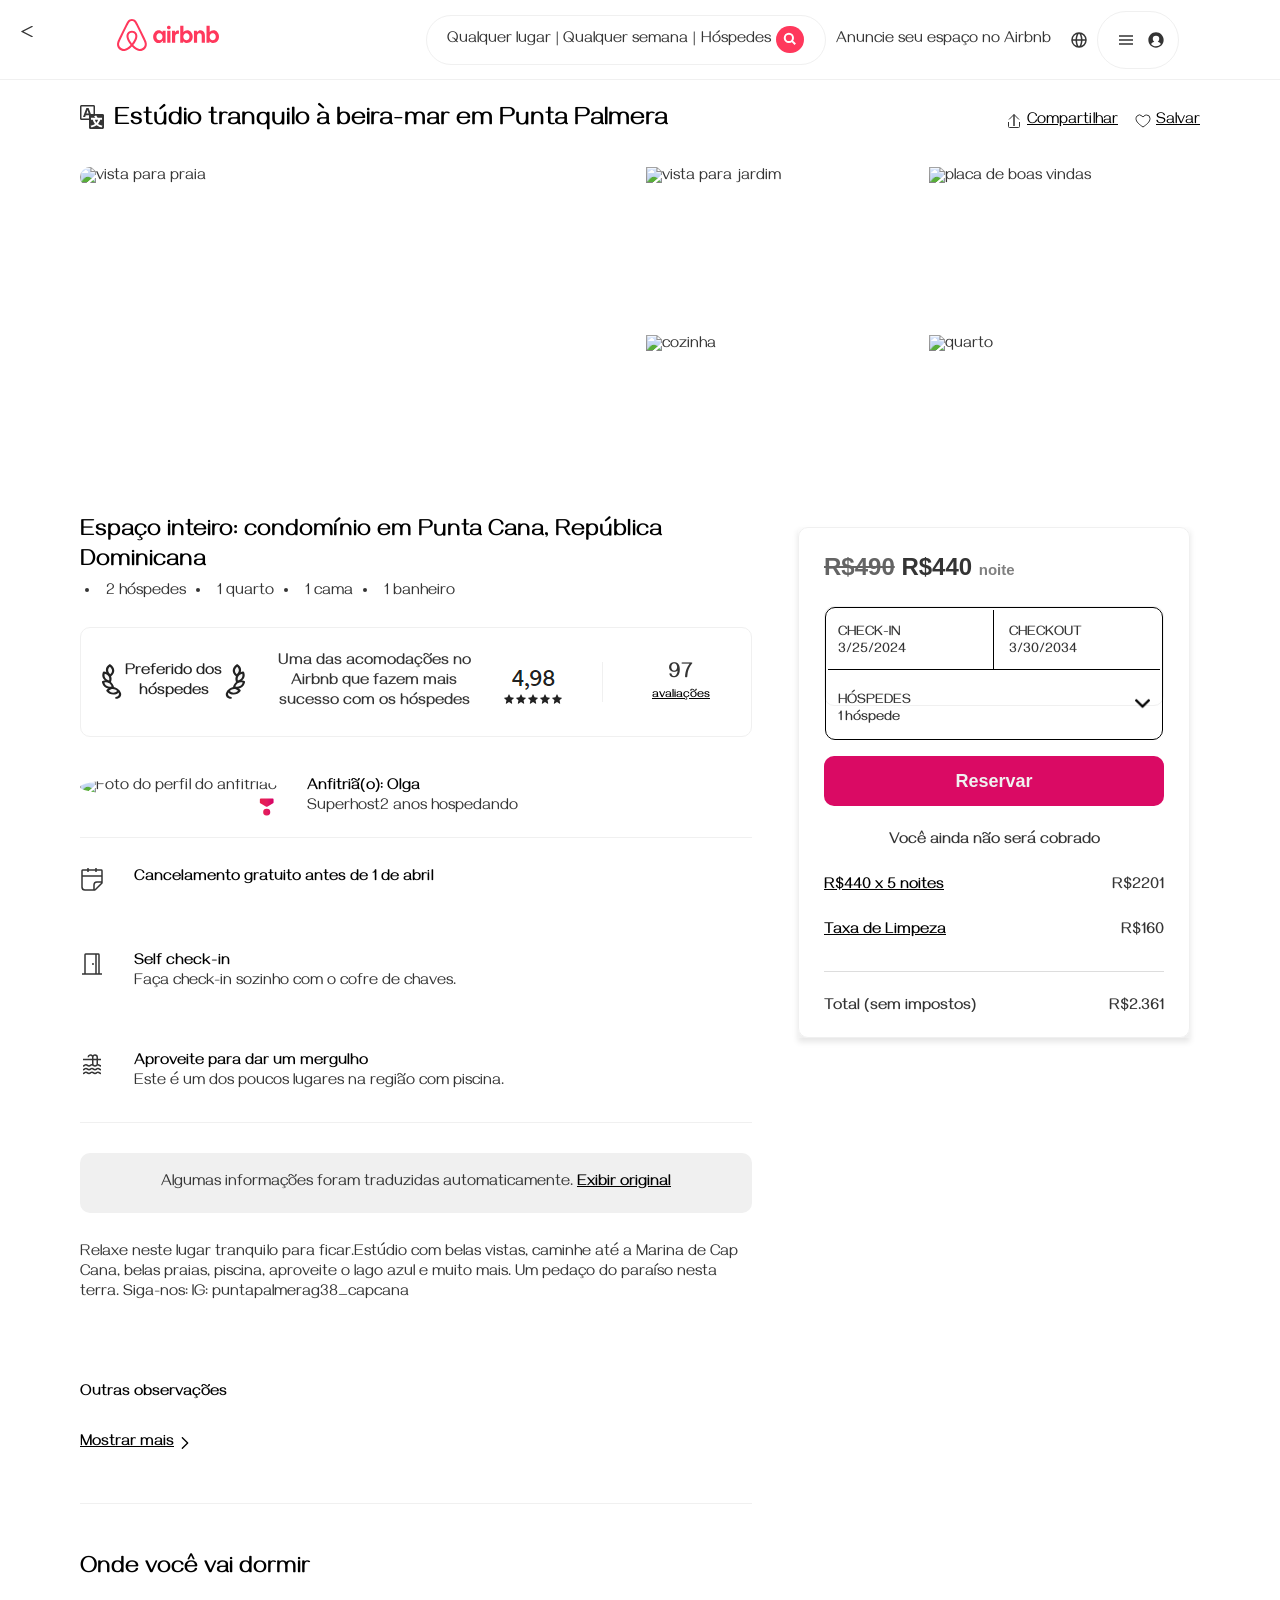
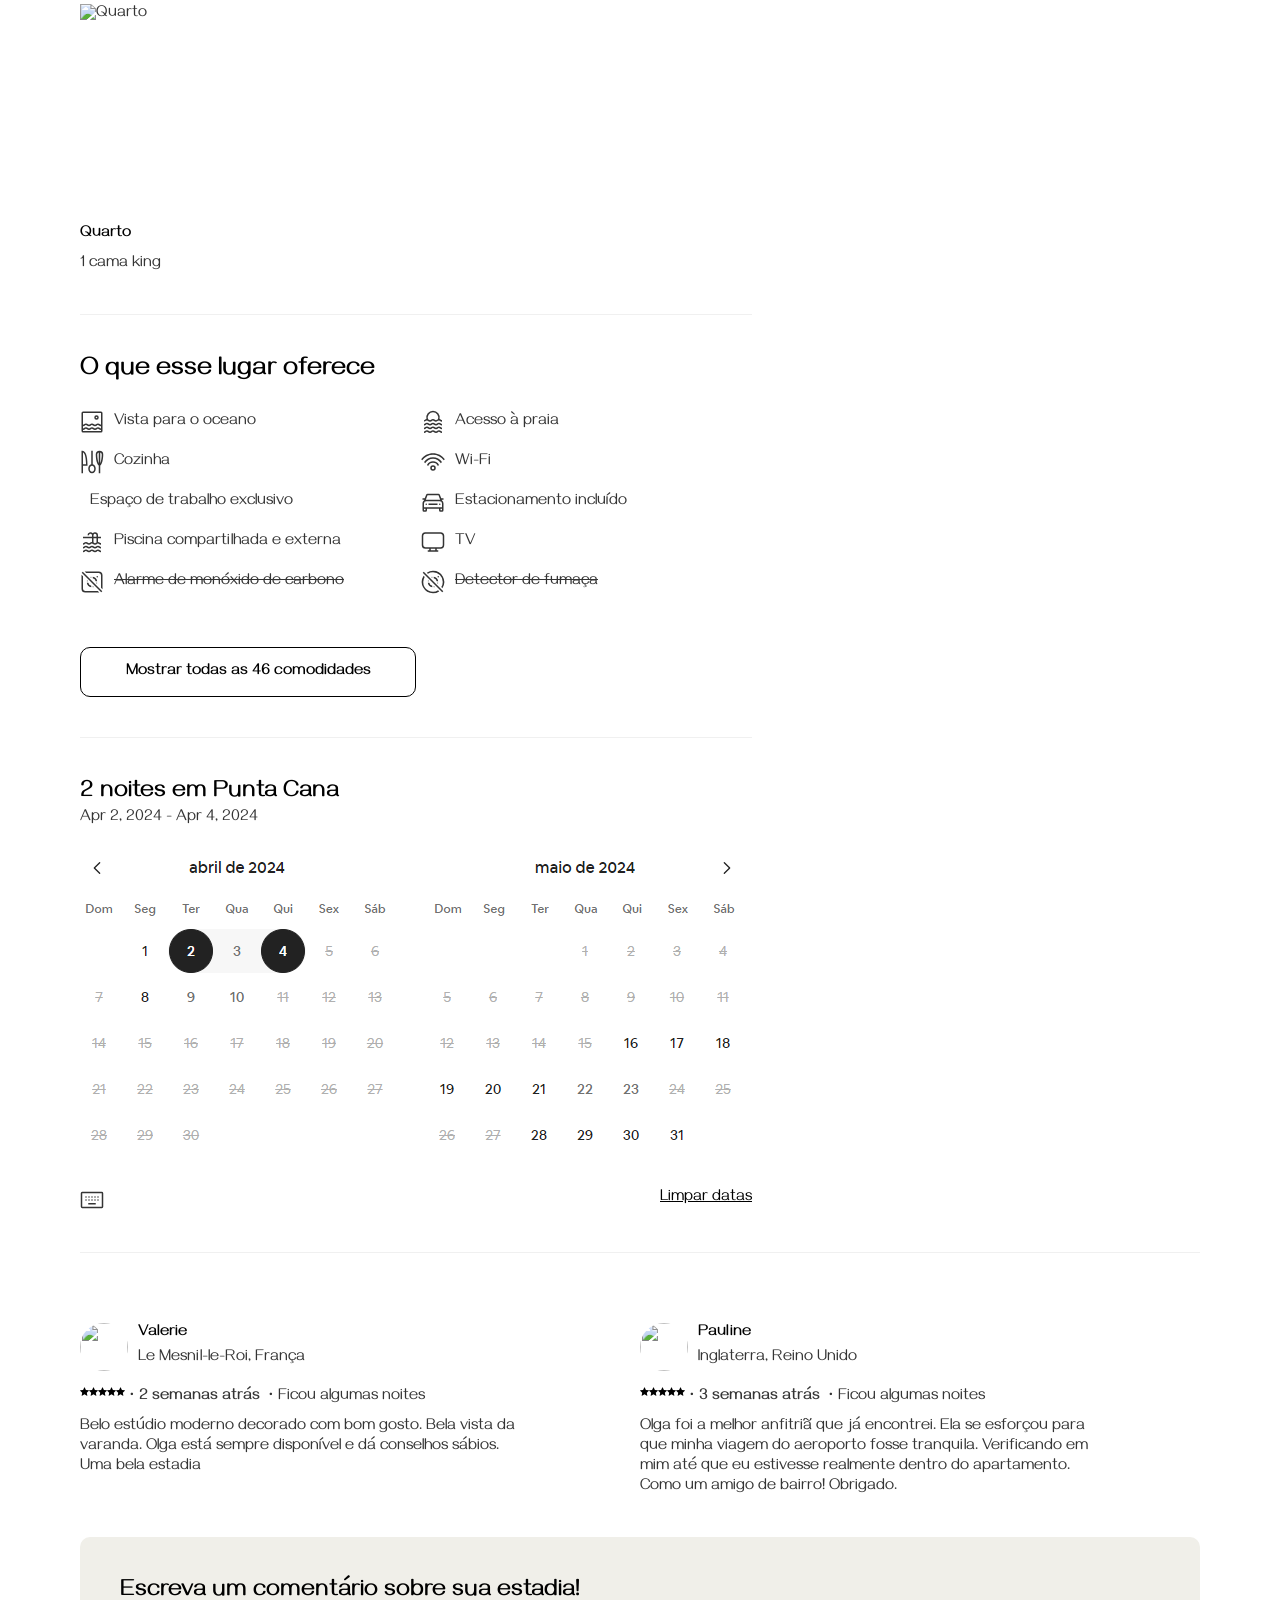
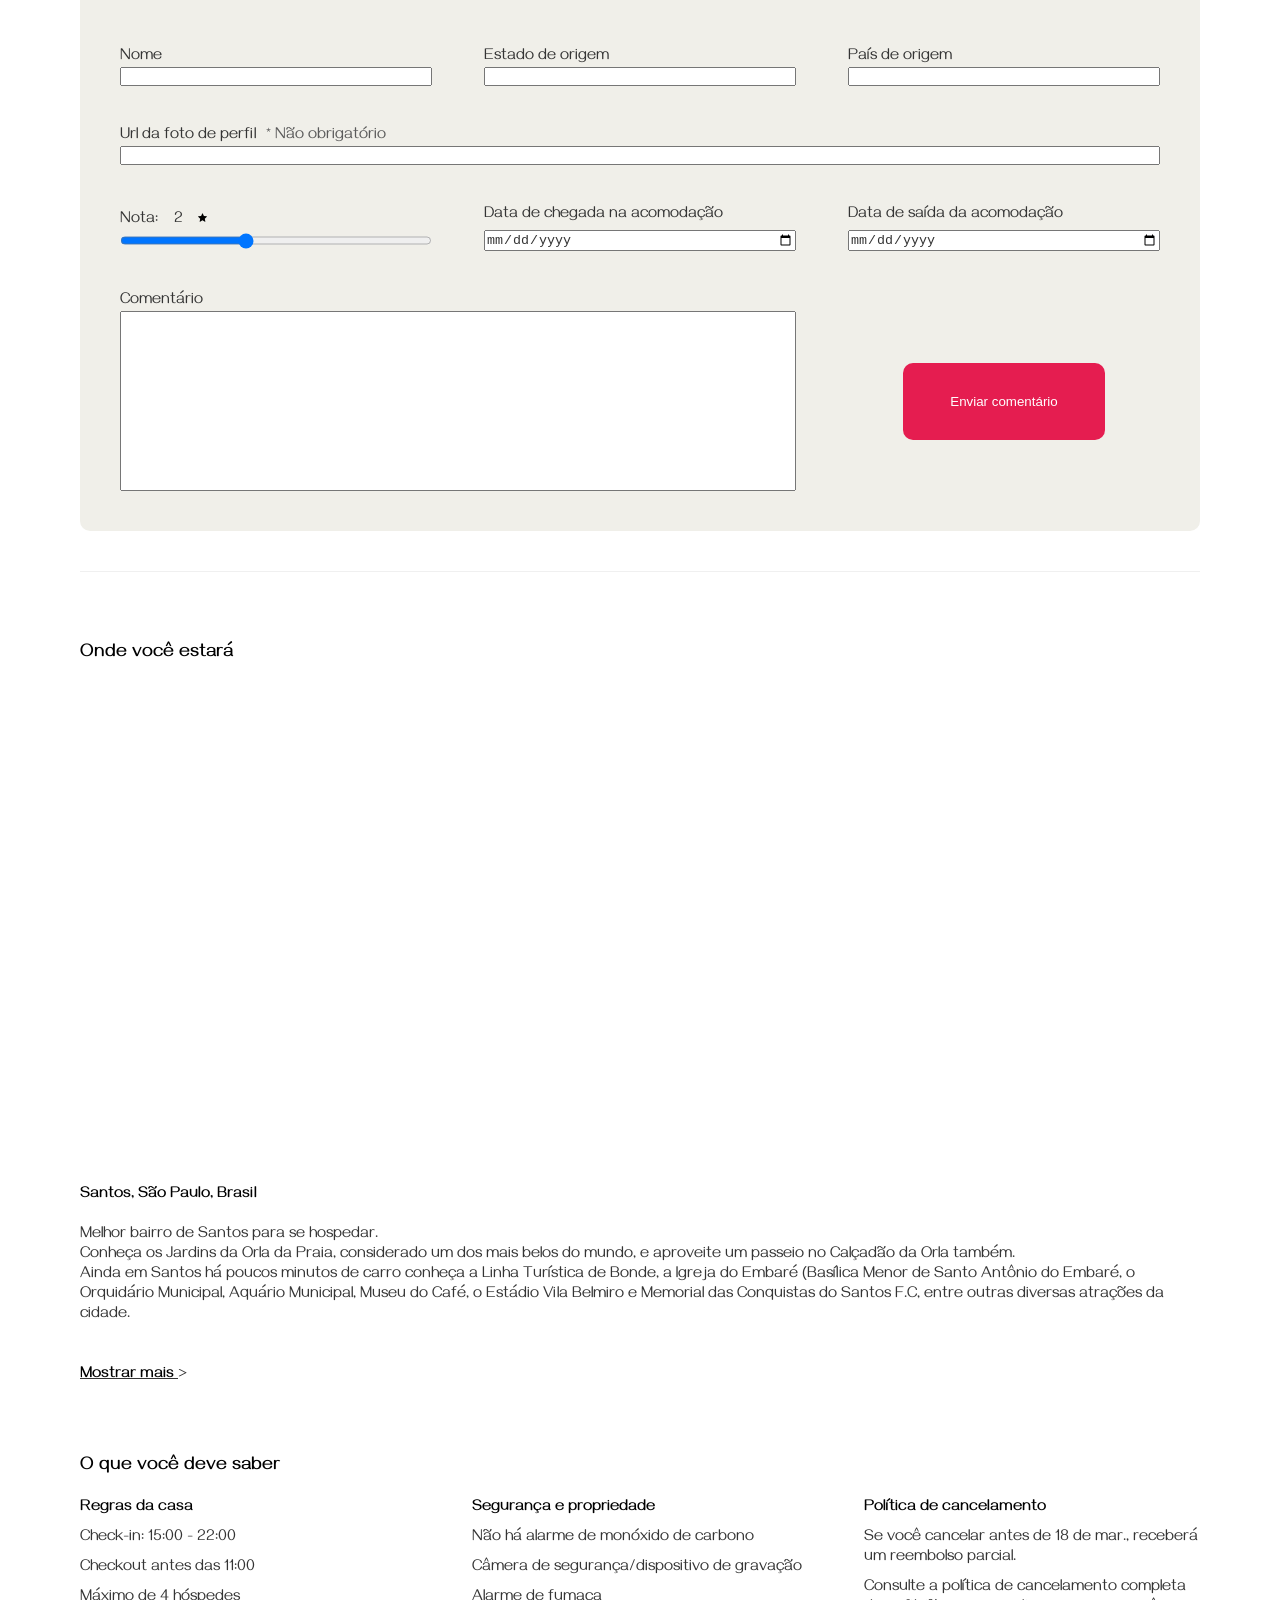
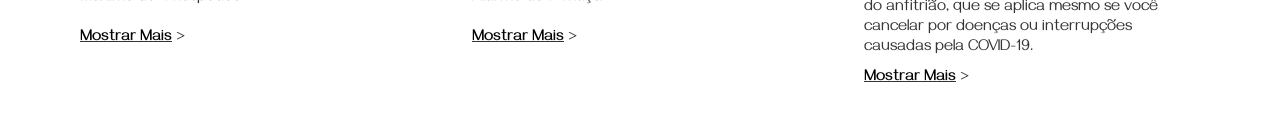
==== index.html @ be899f8c "subindo arquivos que estavam faltando" ====
<!DOCTYPE html>
<html lang="pt-br">

<head>
    <meta charset="UTF-8">
    <meta name="viewport" content="width=device-width, initial-scale=1.0">
    <title>Estúdio tranquilo à beira-mar em Punta Palmera</title>
    <link rel="preconnect" href="https://fonts.googleapis.com">
    <link rel="preconnect" href="https://fonts.gstatic.com" crossorigin>
    <link href="https://fonts.googleapis.com/css2?family=Gayathri:wght@100;400;700&display=swap" rel="stylesheet">
    <link rel="stylesheet" href="style.css">
</head>

<body>
    <div id="menu_reservar">
        <div id="preco_noite">
            <h2 class="preco"> <s>R$490</s> R$440 <span>noite</span></h2>
        </div>
        <div id="btn-reservar-mobile">
            <div id="reservar"><a href="#" id="btn-reservar">Reservar</a></div>
        </div>
    </div>

    <header id="nav">
        <div id="logo">
            <img src="./airbnb.png" alt="airbnb_logo">
        </div>
        <div id="container">
            <div id="busca">
                <div id="busca-1"> Qualquer lugar</div>
                <div>|</div>
                <div> Qualquer semana</div>
                <div>|</div>
                <div> Hóspedes </div>
                <div id="busca_lupa"><svg xmlns="http://www.w3.org/2000/svg" viewBox="0 0 32 32" aria-hidden="true"
                    role="presentation" focusable="false"
                    style="display: block; fill: none; height: 12px; width: 12px; stroke: white; stroke-width: 5.33333; overflow: visible;">
                    <path fill="none" d="M13 24a11 11 0 1 0 0-22 11 11 0 0 0 0 22zm8-3 9 9"></path>
                </svg></div>
            </div>
            <div id="anuncie">
                Anuncie seu espaço no Airbnb
            </div>
            <div id="mundo">
                <svg xmlns="http://www.w3.org/2000/svg" viewBox="0 0 16 16" aria-hidden="true" role="presentation"
                    focusable="false" style="display: block; height: 16px; width: 16px; fill: currentcolor;">
                    <path
                        d="M8 .25a7.77 7.77 0 0 1 7.75 7.78 7.75 7.75 0 0 1-7.52 7.72h-.25A7.75 7.75 0 0 1 .25 8.24v-.25A7.75 7.75 0 0 1 8 .25zm1.95 8.5h-3.9c.15 2.9 1.17 5.34 1.88 5.5H8c.68 0 1.72-2.37 1.93-5.23zm4.26 0h-2.76c-.09 1.96-.53 3.78-1.18 5.08A6.26 6.26 0 0 0 14.17 9zm-9.67 0H1.8a6.26 6.26 0 0 0 3.94 5.08 12.59 12.59 0 0 1-1.16-4.7l-.03-.38zm1.2-6.58-.12.05a6.26 6.26 0 0 0-3.83 5.03h2.75c.09-1.83.48-3.54 1.06-4.81zm2.25-.42c-.7 0-1.78 2.51-1.94 5.5h3.9c-.15-2.9-1.18-5.34-1.89-5.5h-.07zm2.28.43.03.05a12.95 12.95 0 0 1 1.15 5.02h2.75a6.28 6.28 0 0 0-3.93-5.07z">
                    </path>
                </svg>
            </div>
            <div id="container_perfil">
                <div id="perfil">
                    <svg xmlns="http://www.w3.org/2000/svg" viewBox="0 0 32 32" aria-hidden="true" role="presentation"
                        focusable="false"
                        style="display: block; fill: none; height: 16px; width: 16px; stroke: currentcolor; stroke-width: 3; overflow: visible;">
                        <g fill="none">
                            <path d="M2 16h28M2 24h28M2 8h28"></path>
                        </g>
                    </svg>
                </div>
                <div id="perfil">
                    <svg xmlns="http://www.w3.org/2000/svg" viewBox="0 0 32 32" aria-hidden="true" role="presentation"
                        focusable="false" style="display: block; height: 16px; width: 16px; fill: currentcolor;">
                        <path
                            d="M16 .7C7.56.7.7 7.56.7 16S7.56 31.3 16 31.3 31.3 24.44 31.3 16 24.44.7 16 .7zm0 28c-4.02 0-7.6-1.88-9.93-4.81a12.43 12.43 0 0 1 6.45-4.4A6.5 6.5 0 0 1 9.5 14a6.5 6.5 0 0 1 13 0 6.51 6.51 0 0 1-3.02 5.5 12.42 12.42 0 0 1 6.45 4.4A12.67 12.67 0 0 1 16 28.7z">
                        </path>
                    </svg>
                </div>
            </div>
        </div>
    </header>

    <main id="teste">
        <div id="info_top_fotos">
            <div id="titulo">
                <svg xmlns="http://www.w3.org/2000/svg" viewBox="0 0 16 16"
                    aria-label="Título traduzido automaticamente: Estúdio tranquilo à beira-mar em Punta Palmera"
                    role="img" focusable="false" style="display: block; height: 24px; width: 24px; fill: currentcolor;">
                    <path
                        d="M9 0a1 1 0 0 1 1 .88V6h5a1 1 0 0 1 1 .88V15a1 1 0 0 1-.88 1H7a1 1 0 0 1-1-.88V10H1a1 1 0 0 1-1-.88V1a1 1 0 0 1 .88-1H9zm1.73 7-1.4.5.24.21.13.13c.12.13.23.25.3.36l.08.1.05.07.04.08H7.31v1.3h1.2l.17.53.1.26.1.3A6.3 6.3 0 0 0 10 12.61c-.5.32-1.12.61-1.87.87l-.33.11-.35.11-.44.14.72 1.15.4-.13.4-.12c1-.35 1.83-.76 2.48-1.22.57.4 1.28.77 2.12 1.08l.37.14.38.12.41.13.72-1.15-.45-.14-.26-.08-.34-.11a9.23 9.23 0 0 1-1.94-.9 6.3 6.3 0 0 0 1.07-1.7l.13-.31.11-.33.17-.52h1.2V8.45h-3.05l-.1-.23A3.7 3.7 0 0 0 11 7.3l-.12-.15-.14-.15zm1.35 2.76-.04.13-.08.22-.1.27a4.99 4.99 0 0 1-.86 1.38 4.95 4.95 0 0 1-.74-1.13l-.12-.25-.1-.27-.08-.22-.04-.13h2.16zM9 1H1v8h5V7l.01-.17H3.83L3.43 8H2l2.26-6h1.48l1.5 4H9V1zM5 3.41 4.25 5.6h1.5L5 3.41z">
                    </path>
                </svg>
                <h3 class="letra_forte">Estúdio tranquilo à beira-mar em Punta Palmera</h3>
            </div>

            <div id="acomodacoes"> 
                Acomodações  
            </div>

            <div id="links">
                <div id="compartilhar">
                    <svg xmlns="http://www.w3.org/2000/svg" viewBox="0 0 32 32" aria-hidden="true" role="presentation"
                        focusable="false"
                        style="display: block; fill: none; height: 16px; width: 16px; stroke: currentcolor; stroke-width: 2; overflow: visible;">
                        <g fill="none">
                            <path
                                d="M27 18v9a2 2 0 0 1-2 2H7a2 2 0 0 1-2-2v-9M16 3v23V3zM6 13l9.3-9.3a1 1 0 0 1 1.4 0L26 13">
                            </path>
                        </g>
                    </svg>
                    <a href="#">Compartilhar</a>
                </div>
                <div id="salvar">
                    <svg xmlns="http://www.w3.org/2000/svg" viewBox="0 0 32 32" aria-hidden="true" role="presentation"
                        focusable="false"
                        style="display: block; fill: none; height: 16px; width: 16px; stroke: currentcolor; stroke-width: 2; overflow: visible;">
                        <path
                            d="M16 28c7-4.73 14-10 14-17a6.98 6.98 0 0 0-7-7c-1.8 0-3.58.68-4.95 2.05L16 8.1l-2.05-2.05a6.98 6.98 0 0 0-9.9 0A6.98 6.98 0 0 0 2 11c0 7 7 12.27 14 17z">
                        </path>
                    </svg>
                    <a href="#">Salvar</a>
                </div>
            </div>
        </div>

        <div id="fotos">
            <div id="fotos_esquerda">
                <img aria-hidden="true" alt="vista para praia" elementtiming="LCP-target" fetchpriority="high" id="img1"
                    src="https://a0.muscache.com/im/pictures/50b9f2a1-0a4b-4e15-bc5a-fb6aa828a2fe.jpg?im_w=720"
                    data-original-uri="https://a0.muscache.com/pictures/50b9f2a1-0a4b-4e15-bc5a-fb6aa828a2fe.jpg"
                    style="--dls-liteimage-object-fit: cover;" onclick="abrirGaleria()">
            </div>
        
            <div id="fotos_direita">
                <img id="img2" aria-hidden="true" alt="vista para jardim" elementtiming="LCP-target"
                    src="https://a0.muscache.com/im/pictures/miso/Hosting-54028492/original/9b6c03c5-0728-4a25-82a8-c2fc912d86ea.jpeg?im_w=720"
                    data-original-uri="https://a0.muscache.com/pictures/miso/Hosting-54028492/original/9b6c03c5-0728-4a25-82a8-c2fc912d86ea.jpeg"
                    style="--dls-liteimage-object-fit: cover;" onclick="abrirGaleria()">

                <img id="img3" aria-hidden="true" alt="placa de boas vindas" elementtiming="LCP-target"
                    src="https://a0.muscache.com/im/pictures/miso/Hosting-54028492/original/621eda1d-1134-41e3-a2d9-3b0ab54800d6.jpeg?im_w=720"
                    data-original-uri="https://a0.muscache.com/pictures/miso/Hosting-54028492/original/621eda1d-1134-41e3-a2d9-3b0ab54800d6.jpeg"
                    style="--dls-liteimage-object-fit: cover; " onclick="abrirGaleria()">

                <img id="img4" aria-hidden="true" alt="cozinha" elementtiming="LCP-target"
                    src="https://a0.muscache.com/im/pictures/b7baee6d-a64f-4f00-84a3-cff1274faf07.jpg?im_w=720"
                    data-original-uri="https://a0.muscache.com/pictures/b7baee6d-a64f-4f00-84a3-cff1274faf07.jpg"
                    style="--dls-liteimage-object-fit: cover;" onclick="abrirGaleria()">

                <img id="img5" aria-hidden="true" alt="quarto" elementtiming="LCP-target"
                    src="https://a0.muscache.com/im/pictures/miso/Hosting-54028492/original/d308a1fb-bc87-45f0-82f2-eb04efbc5ece.jpeg?im_w=720"
                    data-original-uri="https://a0.muscache.com/pictures/miso/Hosting-54028492/original/d308a1fb-bc87-45f0-82f2-eb04efbc5ece.jpeg"
                    style="--dls-liteimage-object-fit: cover;" onclick="abrirGaleria()">
            </div>

        </div>
        <div style="position: relative;" id="info_fotos_ate_avaliacao">
            <div id="parte_esquerda">
                <div id="titulo_foto">
                    <div id="tituloM">
                        <svg xmlns="http://www.w3.org/2000/svg" viewBox="0 0 16 16"
                        aria-label="Título traduzido automaticamente: Estúdio tranquilo à beira-mar em Punta Palmera"
                        role="img" focusable="false" style="display: block; height: 24px; width: 24px; fill: currentcolor;">
                        <path
                        d="M9 0a1 1 0 0 1 1 .88V6h5a1 1 0 0 1 1 .88V15a1 1 0 0 1-.88 1H7a1 1 0 0 1-1-.88V10H1a1 1 0 0 1-1-.88V1a1 1 0 0 1 .88-1H9zm1.73 7-1.4.5.24.21.13.13c.12.13.23.25.3.36l.08.1.05.07.04.08H7.31v1.3h1.2l.17.53.1.26.1.3A6.3 6.3 0 0 0 10 12.61c-.5.32-1.12.61-1.87.87l-.33.11-.35.11-.44.14.72 1.15.4-.13.4-.12c1-.35 1.83-.76 2.48-1.22.57.4 1.28.77 2.12 1.08l.37.14.38.12.41.13.72-1.15-.45-.14-.26-.08-.34-.11a9.23 9.23 0 0 1-1.94-.9 6.3 6.3 0 0 0 1.07-1.7l.13-.31.11-.33.17-.52h1.2V8.45h-3.05l-.1-.23A3.7 3.7 0 0 0 11 7.3l-.12-.15-.14-.15zm1.35 2.76-.04.13-.08.22-.1.27a4.99 4.99 0 0 1-.86 1.38 4.95 4.95 0 0 1-.74-1.13l-.12-.25-.1-.27-.08-.22-.04-.13h2.16zM9 1H1v8h5V7l.01-.17H3.83L3.43 8H2l2.26-6h1.48l1.5 4H9V1zM5 3.41 4.25 5.6h1.5L5 3.41z">
                    </path>
                    </svg>
                     Estúdio tranquilo à beira-mar em Punta Palmera
                </div>
                    <h2 class="titulo_foto letra_forte">
                            Espaço inteiro: condomínio em Punta Cana, República Dominicana
                    </h2>
            </div>
                <div class="info_hotel">
                    <li class="li-info">2 hóspedes</li>
                    <li class="li-info">1 quarto</li>
                    <li class="li-info">1 cama</li>
                    <li class="li-info">1 banheiro</li>
                </div>
                <div id="avaliacao" class="letra_forte">

                    <div id="parte_1">
                        <svg viewBox="0 0 20 32" fill="none" xmlns="http://www.w3.org/2000/svg" height="36">
                            <g clip-path="url(#clip0_5880_37773)">
                                <path fill-rule="evenodd" clip-rule="evenodd"
                                    d="M15.4895 25.417L14.8276 24.4547L16.5303 23.6492L17.1923 24.6116L16.3409 25.0143L17.1923 24.6116C18.6638 26.751 17.9509 29.3868 15.5999 30.4989C14.8548 30.8513 14.0005 31.0196 13.1221 30.987L12.8044 30.9752L12.7297 29.2305L13.0474 29.2423C13.5744 29.2618 14.0871 29.1608 14.5341 28.9494C15.9447 28.2821 16.3725 26.7007 15.4895 25.417Z"
                                    fill="#222222"></path>
                                <path fill-rule="evenodd" clip-rule="evenodd"
                                    d="M8.32441 10.235C10.0819 8.96204 10.9247 7.4878 10.853 5.81232C10.7813 4.13685 9.80929 2.59524 7.93708 1.18749C6.17964 2.46049 5.33678 3.93473 5.40851 5.6102C5.48024 7.28568 6.45221 8.82729 8.32441 10.235Z"
                                    fill="#F7F7F7"></path>
                                <path fill-rule="evenodd" clip-rule="evenodd"
                                    d="M7.19425 0.489275C7.55718 0.226387 8.10753 0.246818 8.49416 0.537533C10.5385 2.07473 11.7071 3.84975 11.7923 5.84026C11.8775 7.83076 10.8574 9.52453 8.93841 10.9146C8.57548 11.1775 8.02513 11.157 7.6385 10.8663C5.59415 9.32914 4.4256 7.55411 4.34039 5.56361C4.25517 3.57311 5.27521 1.87933 7.19425 0.489275ZM7.92362 2.3684C6.77985 3.38355 6.29788 4.47199 6.3478 5.63813C6.39772 6.80428 6.97457 7.93203 8.20904 9.03547C9.35281 8.02032 9.83478 6.93187 9.78486 5.76573C9.73493 4.59959 9.15809 3.47184 7.92362 2.3684Z"
                                    fill="#222222"></path>
                                <path fill-rule="evenodd" clip-rule="evenodd"
                                    d="M15.6806 24.0529C14.1314 22.353 12.4326 21.4688 10.5842 21.4001C8.73575 21.3315 7.10737 22.0923 5.69905 23.6824C7.24822 25.3823 8.94702 26.2666 10.7955 26.3352C12.6439 26.4038 14.2723 25.6431 15.6806 24.0529Z"
                                    fill="#F7F7F7"></path>
                                <path fill-rule="evenodd" clip-rule="evenodd"
                                    d="M4.90529 24.1787C4.60807 23.8526 4.58911 23.4097 4.8593 23.1046C6.38985 21.3765 8.27538 20.4331 10.521 20.5164C12.7666 20.5998 14.7391 21.6864 16.4227 23.5339C16.7199 23.86 16.7389 24.303 16.4687 24.608C14.9381 26.3361 13.0526 27.2795 10.807 27.1962C8.56134 27.1128 6.5889 26.0262 4.90529 24.1787ZM6.98781 23.7198C8.22307 24.8808 9.46778 25.4045 10.7323 25.4515C11.9968 25.4984 13.2005 25.0656 14.3402 23.9928C13.1049 22.8318 11.8602 22.3081 10.5957 22.2611C9.3312 22.2142 8.12744 22.6471 6.98781 23.7198Z"
                                    fill="#222222"></path>
                                <path fill-rule="evenodd" clip-rule="evenodd"
                                    d="M10.6766 20.7043C10.2137 18.5957 9.16392 17.0928 7.52727 16.1956C5.89062 15.2984 3.99442 15.1864 1.83867 15.8596C2.30157 17.9683 3.35135 19.4712 4.988 20.3684C6.62465 21.2656 8.52085 21.3775 10.6766 20.7043Z"
                                    fill="#F7F7F7"></path>
                                <path fill-rule="evenodd" clip-rule="evenodd"
                                    d="M0.791956 15.9443C0.703053 15.5393 0.94431 15.1569 1.37329 15.023C3.7337 14.2859 5.9714 14.3695 7.95247 15.4554C9.92449 16.5364 11.1013 18.3139 11.6022 20.5956C11.6911 21.0006 11.4499 21.3829 11.0209 21.5169C8.66048 22.254 6.42277 22.1704 4.4417 21.0844C2.46969 20.0034 1.29285 18.226 0.791956 15.9443ZM2.95349 16.4656C3.43375 17.9951 4.27991 19.007 5.41321 19.6282C6.5306 20.2407 7.84423 20.4286 9.44069 20.0743C8.96043 18.5448 8.11427 17.5329 6.98097 16.9116C5.86358 16.2991 4.54995 16.1113 2.95349 16.4656Z"
                                    fill="#222222"></path>
                                <path fill-rule="evenodd" clip-rule="evenodd"
                                    d="M7.90911 15.6267C8.65652 13.6743 8.53705 11.9555 7.55072 10.4702C6.56438 8.98484 4.90844 8.03014 2.58291 7.60605C1.8355 9.55846 1.95497 11.2773 2.9413 12.7626C3.92764 14.2479 5.58357 15.2026 7.90911 15.6267Z"
                                    fill="#F7F7F7"></path>
                                <path fill-rule="evenodd" clip-rule="evenodd"
                                    d="M1.66037 7.28295C1.80927 6.89397 2.26578 6.67525 2.74598 6.76282C5.29848 7.22831 7.26368 8.31371 8.44396 10.0911C9.61955 11.8614 9.70866 13.854 8.89805 15.9715C8.74915 16.3605 8.29264 16.5792 7.81244 16.4916C5.25994 16.0261 3.29474 14.9407 2.11446 13.1634C0.938866 11.393 0.849755 9.40048 1.66037 7.28295ZM3.3385 8.6613C2.94038 10.1267 3.14588 11.3465 3.83454 12.3835C4.51397 13.4067 5.60091 14.1584 7.21992 14.5931C7.61804 13.1278 7.41254 11.9079 6.72388 10.8709C6.04445 9.84774 4.95751 9.09607 3.3385 8.6613Z"
                                    fill="#222222"></path>
                            </g>
                            <defs>
                                <clipPath id="clip0_5880_37773">
                                    <rect width="18.8235" height="32" fill="white"
                                        transform="translate(0.453125 0.000488281)"></rect>
                                </clipPath>
                            </defs>
                        </svg>

                        <li class="parte_1_li">Preferido dos hóspedes</li>

                        <svg xmlns="http://www.w3.org/2000/svg" viewBox="0 0 20 32" fill="none" height="36">
                            <g clip-path="url(#clip0_5880_37786)">
                                <path fill-rule="evenodd" clip-rule="evenodd"
                                    d="M4.06516 25.417L4.72713 24.4547L3.02437 23.6492L2.3624 24.6116L3.21378 25.0143L2.3624 24.6116C0.890857 26.751 1.60381 29.3868 3.95483 30.4989C4.69986 30.8513 5.55423 31.0196 6.43257 30.987L6.75025 30.9752L6.82494 29.2305L6.50726 29.2423C5.98026 29.2618 5.46764 29.1608 5.02062 28.9494C3.61001 28.2821 3.18223 26.7007 4.06516 25.417Z"
                                    fill="#222222"></path>
                                <path fill-rule="evenodd" clip-rule="evenodd"
                                    d="M11.2303 10.235C9.47283 8.96204 8.62998 7.4878 8.70171 5.81232C8.77344 4.13685 9.7454 2.59524 11.6176 1.18749C13.375 2.46049 14.2179 3.93473 14.1462 5.6102C14.0744 7.28568 13.1025 8.82729 11.2303 10.235Z"
                                    fill="#F7F7F7"></path>
                                <path fill-rule="evenodd" clip-rule="evenodd"
                                    d="M12.3604 0.489275C11.9975 0.226387 11.4472 0.246818 11.0605 0.537533C9.01618 2.07473 7.84763 3.84975 7.76242 5.84026C7.6772 7.83076 8.69724 9.52453 10.6163 10.9146C10.9792 11.1775 11.5296 11.157 11.9162 10.8663C13.9605 9.32914 15.1291 7.55411 15.2143 5.56361C15.2995 3.57311 14.2795 1.87933 12.3604 0.489275ZM11.6311 2.3684C12.7748 3.38355 13.2568 4.47199 13.2069 5.63813C13.157 6.80428 12.5801 7.93203 11.3456 9.03547C10.2019 8.02032 9.71991 6.93187 9.76983 5.76573C9.81975 4.59959 10.3966 3.47184 11.6311 2.3684Z"
                                    fill="#222222"></path>
                                <path fill-rule="evenodd" clip-rule="evenodd"
                                    d="M3.87411 24.0529C5.42328 22.353 7.12208 21.4688 8.97051 21.4001C10.8189 21.3315 12.4473 22.0923 13.8556 23.6824C12.3065 25.3823 10.6077 26.2666 8.75924 26.3352C6.9108 26.4038 5.28243 25.6431 3.87411 24.0529Z"
                                    fill="#F7F7F7"></path>
                                <path fill-rule="evenodd" clip-rule="evenodd"
                                    d="M14.6494 24.1787C14.9466 23.8526 14.9656 23.4097 14.6954 23.1046C13.1648 21.3765 11.2793 20.4331 9.03368 20.5164C6.78805 20.5998 4.81561 21.6864 3.13199 23.5339C2.83478 23.86 2.81582 24.303 3.08601 24.608C4.61655 26.3361 6.50208 27.2795 8.74771 27.1962C10.9933 27.1128 12.9658 26.0262 14.6494 24.1787ZM12.5669 23.7198C11.3316 24.8808 10.0869 25.4045 8.82241 25.4515C7.55791 25.4984 6.35415 25.0656 5.21452 23.9928C6.44977 22.8318 7.69449 22.3081 8.95899 22.2611C10.2235 22.2142 11.4272 22.6471 12.5669 23.7198Z"
                                    fill="#222222"></path>
                                <path fill-rule="evenodd" clip-rule="evenodd"
                                    d="M8.87809 20.7043C9.34099 18.5957 10.3908 17.0928 12.0274 16.1956C13.6641 15.2984 15.5603 15.1864 17.716 15.8596C17.2531 17.9683 16.2033 19.4712 14.5667 20.3684C12.93 21.2656 11.0338 21.3775 8.87809 20.7043Z"
                                    fill="#F7F7F7"></path>
                                <path fill-rule="evenodd" clip-rule="evenodd"
                                    d="M18.7627 15.9443C18.8516 15.5393 18.6104 15.1569 18.1814 15.023C15.821 14.2859 13.5833 14.3695 11.6022 15.4554C9.6302 16.5364 8.45336 18.3139 7.95247 20.5956C7.86356 21.0006 8.10482 21.3829 8.5338 21.5169C10.8942 22.254 13.1319 22.1704 15.113 21.0844C17.085 20.0034 18.2618 18.226 18.7627 15.9443ZM16.6012 16.4656C16.1209 17.9951 15.2748 19.007 14.1415 19.6282C13.0241 20.2407 11.7105 20.4286 10.114 20.0743C10.5943 18.5448 11.4404 17.5329 12.5737 16.9116C13.6911 16.2991 15.0047 16.1113 16.6012 16.4656Z"
                                    fill="#222222"></path>
                                <path fill-rule="evenodd" clip-rule="evenodd"
                                    d="M11.6456 15.6267C10.8982 13.6743 11.0176 11.9555 12.004 10.4702C12.9903 8.98484 14.6462 8.03014 16.9718 7.60605C17.7192 9.55846 17.5997 11.2773 16.6134 12.7626C15.6271 14.2479 13.9711 15.2026 11.6456 15.6267Z"
                                    fill="#F7F7F7"></path>
                                <path fill-rule="evenodd" clip-rule="evenodd"
                                    d="M17.8943 7.28295C17.7454 6.89397 17.2889 6.67525 16.8087 6.76282C14.2562 7.22831 12.291 8.31371 11.1107 10.0911C9.93513 11.8614 9.84602 13.854 10.6566 15.9715C10.8055 16.3605 11.262 16.5792 11.7422 16.4916C14.2947 16.0261 16.26 14.9407 17.4402 13.1634C18.6158 11.393 18.7049 9.40048 17.8943 7.28295ZM16.2162 8.6613C16.6143 10.1267 16.4088 11.3465 15.7201 12.3835C15.0407 13.4067 13.9538 14.1584 12.3348 14.5931C11.9366 13.1278 12.1421 11.9079 12.8308 10.8709C13.5102 9.84774 14.5972 9.09607 16.2162 8.6613Z"
                                    fill="#222222"></path>
                            </g>
                            <defs>
                                <clipPath id="clip0_5880_37786">
                                    <rect width="18.8235" height="32" fill="white"
                                        transform="matrix(-1 0 0 1 19.1016 0.000488281)"></rect>
                                </clipPath>
                            </defs>
                        </svg>

                    </div>
                    <div id="parte_2">
                        <li class="parte_2_li">Uma das acomodações no Airbnb que fazem mais sucesso com os hóspedes
                        </li>
                    </div>
                    <div id="parte_3">
                        <img src="./Captura de tela 2024-03-15 170534.png" alt="">
                    </div>
                    <div id="parte_4">
                            <p> 97 </p>
                            <a href="#">avaliações</a>

                    </div>
                </div>
                <div id="anfitriao">
                    <div class="relativo">
                        <img id="imagem"
                            aria-hidden="true" alt="Foto do perfil do anfitrião" decoding="async"
                            elementtiming="LCP-target"
                            src="https://a0.muscache.com/im/pictures/user/59c43bbb-68fd-443e-8f29-f26305afd1fa.jpg?im_w=240"
                            data-original-uri="https://a0.muscache.com/im/pictures/user/59c43bbb-68fd-443e-8f29-f26305afd1fa.jpg?im_w=240"
                            style="--dls-liteimage-object-fit: cover; width: 40px; height: 40px;">
                        <div id="medalha_svg">
                            <svg xmlns="http://www.w3.org/2000/svg" viewBox="0 0 12 14" aria-hidden="true" role="presentation" focusable="false" style="display: block; height: 20px; width: 20px;"><linearGradient id="a" x1="8.5%" x2="92.18%" y1="17.16%" y2="17.16%"><stop offset="0" stop-color="#e61e4d"></stop><stop offset=".5" stop-color="#e31c5f"></stop><stop offset="1" stop-color="#d70466"></stop></linearGradient><path fill="#fff" d="M9.93 0c.88 0 1.6.67 1.66 1.52l.01.15v2.15c0 .54-.26 1.05-.7 1.36l-.13.08-3.73 2.17a3.4 3.4 0 1 1-2.48 0L.83 5.26A1.67 1.67 0 0 1 0 3.96L0 3.82V1.67C0 .79.67.07 1.52 0L1.67 0z"></path><path fill="url(#a)" d="M5.8 8.2a2.4 2.4 0 0 0-.16 4.8h.32a2.4 2.4 0 0 0-.16-4.8zM9.93 1H1.67a.67.67 0 0 0-.66.57l-.01.1v2.15c0 .2.1.39.25.52l.08.05L5.46 6.8c.1.06.2.09.29.1h.1l.1-.02.1-.03.09-.05 4.13-2.4c.17-.1.3-.29.32-.48l.01-.1V1.67a.67.67 0 0 0-.57-.66z"></path></svg>
                        </div>      
                    </div>
                    <div class="descricao">
                        <div id="nome" class="letra_forte">Anfitriã(o): Olga</div>
                        <div id="tipo_host">Superhost2 anos hospedando</div>
                    </div>
                </div>
                <div id="ponto_positivo_1">
                    <div id="imagem">
                        <svg xmlns="http://www.w3.org/2000/svg" viewBox="0 0 32 32" aria-hidden="true"
                            role="presentation" focusable="false"
                            style="display: block; height: 24px; width: 24px; fill: currentcolor;">
                            <path
                                d="M11.67 0v1.67h8.66V0h2v1.67h6a2 2 0 0 1 2 1.85v16.07a2 2 0 0 1-.46 1.28l-.12.13L21 29.75a2 2 0 0 1-1.24.58H6.67a5 5 0 0 1-5-4.78V3.67a2 2 0 0 1 1.85-2h6.15V0zm16.66 11.67H3.67v13.66a3 3 0 0 0 2.82 3h11.18v-5.66a5 5 0 0 1 4.78-5h5.88zm-.08 8h-5.58a3 3 0 0 0-3 2.82v5.76zm-18.58-16h-6v6h24.66v-6h-6v1.66h-2V3.67h-8.66v1.66h-2z">
                            </path>
                        </svg>
                    </div>
                    <div id="ponto" class="letra_forte">Cancelamento gratuito antes de 1 de abril</div>
                </div>
                <div id="ponto_positivo_2">
                    <div id="imagem">
                        <svg xmlns="http://www.w3.org/2000/svg" viewBox="0 0 32 32" aria-hidden="true"
                            role="presentation" focusable="false"
                            style="display: block; height: 24px; width: 24px; fill: currentcolor;">
                            <path
                                d="M24.33 1.67a2 2 0 0 1 2 1.85v24.81h3v2H2.67v-2h3V3.67a2 2 0 0 1 1.85-2h.15zm-4 2H7.67v24.66h12.66zm4 0h-2v24.66h2zm-7 11a1.33 1.33 0 1 1 0 2.66 1.33 1.33 0 0 1 0-2.66z">
                            </path>
                        </svg>
                    </div>
                    <div id="ponto">
                        <div id="nome" class="letra_forte"> Self check-in </div>
                        <div id="descricao"> Faça check-in sozinho com o cofre de chaves. </div>
                    </div>
                </div>
                <div id="ponto_positivo_3">
                    <div id="imagem">
                        <svg xmlns="http://www.w3.org/2000/svg" viewBox="0 0 32 32" aria-hidden="true"
                            role="presentation" focusable="false"
                            style="display: block; height: 24px; width: 24px; fill: currentcolor;">
                            <path
                                d="M24 26c.99 0 1.95.35 2.67 1 .3.29.71.45 1.14.5H28v2h-.23a3.96 3.96 0 0 1-2.44-1A1.98 1.98 0 0 0 24 28c-.5 0-.98.17-1.33.5a3.98 3.98 0 0 1-2.67 1 3.98 3.98 0 0 1-2.67-1A1.98 1.98 0 0 0 16 28c-.5 0-.98.17-1.33.5a3.98 3.98 0 0 1-2.67 1 3.98 3.98 0 0 1-2.67-1A1.98 1.98 0 0 0 8 28c-.5 0-.98.17-1.33.5a3.96 3.96 0 0 1-2.44 1H4v-2h.19a1.95 1.95 0 0 0 1.14-.5A3.98 3.98 0 0 1 8 26c.99 0 1.95.35 2.67 1 .35.33.83.5 1.33.5.5 0 .98-.17 1.33-.5A3.97 3.97 0 0 1 16 26c.99 0 1.95.35 2.67 1 .35.33.83.5 1.33.5.5 0 .98-.17 1.33-.5A3.98 3.98 0 0 1 24 26zm0-5c.99 0 1.95.35 2.67 1 .3.29.71.45 1.14.5H28v2h-.23a3.96 3.96 0 0 1-2.44-1A1.98 1.98 0 0 0 24 23c-.5 0-.98.17-1.33.5a3.98 3.98 0 0 1-2.67 1 3.98 3.98 0 0 1-2.67-1A1.98 1.98 0 0 0 16 23c-.5 0-.98.17-1.33.5a3.98 3.98 0 0 1-2.67 1 3.98 3.98 0 0 1-2.67-1A1.98 1.98 0 0 0 8 23c-.5 0-.98.17-1.33.5a3.96 3.96 0 0 1-2.44 1H4v-2h.19a1.95 1.95 0 0 0 1.14-.5A3.98 3.98 0 0 1 8 21c.99 0 1.95.35 2.67 1 .35.33.83.5 1.33.5.5 0 .98-.17 1.33-.5A3.97 3.97 0 0 1 16 21c.99 0 1.95.35 2.67 1 .35.33.83.5 1.33.5.5 0 .98-.17 1.33-.5A3.98 3.98 0 0 1 24 21zM20 3a4 4 0 0 1 4 3.8V9h4v2h-4v5a4 4 0 0 1 2.5.86l.17.15c.3.27.71.44 1.14.48l.19.01v2h-.23a3.96 3.96 0 0 1-2.44-1A1.98 1.98 0 0 0 24 18c-.5 0-.98.17-1.33.5a3.98 3.98 0 0 1-2.67 1 3.98 3.98 0 0 1-2.67-1A1.98 1.98 0 0 0 16 18c-.5 0-.98.17-1.33.5a3.98 3.98 0 0 1-2.67 1 3.98 3.98 0 0 1-2.67-1A1.98 1.98 0 0 0 8 18c-.5 0-.98.17-1.33.5a3.96 3.96 0 0 1-2.44 1H4v-2h.19a1.95 1.95 0 0 0 1.14-.5A3.98 3.98 0 0 1 8 16c.99 0 1.95.35 2.67 1 .35.33.83.5 1.33.5.5 0 .98-.17 1.33-.5a3.96 3.96 0 0 1 2.44-1H16v-5H4V9h12V7a2 2 0 0 0-4-.15V7h-2a4 4 0 0 1 7-2.65A3.98 3.98 0 0 1 20 3zm-2 13.52.46.31.21.18c.35.31.83.49 1.33.49a2 2 0 0 0 1.2-.38l.13-.11c.2-.19.43-.35.67-.49V11h-4zM20 5a2 2 0 0 0-2 1.85V9h4V7a2 2 0 0 0-2-2z">
                            </path>
                        </svg>
                    </div>
                    <div id="ponto">
                        <div id="nome" class="letra_forte">Aproveite para dar um mergulho</div>
                        <div id="descricao">Este é um dos poucos lugares na região com piscina.</div>
                    </div>
                </div>
                <div id="informacoes_traduzidas">
                    Algumas informações foram traduzidas automaticamente.&nbsp
                    <a href="/" class="letra_forte"> Exibir original</a> 
                </div>
                <div id="texto">Relaxe neste lugar tranquilo para ficar.Estúdio com belas vistas, caminhe até a Marina
                    de Cap Cana, belas praias, piscina, aproveite o lago azul e muito mais. Um pedaço do paraíso nesta
                    terra. Siga-nos:
                    IG: puntapalmerag38_capcana</div>
                <div id="outras" class="letra_forte"> Outras observações </div>
                <div id="mostrar_mais">
                    <a href="#" class="letra_forte">Mostrar mais
                        <svg viewBox="0 0 18 18" role="presentation" aria-hidden="true" focusable="false" style="height: 12px; width: 12px; display: block; fill: var(--f-k-smk-x);"><path d="m4.29 1.71a1 1 0 1 1 1.42-1.41l8 8a1 1 0 0 1 0 1.41l-8 8a1 1 0 1 1 -1.42-1.41l7.29-7.29z" fill-rule="evenodd"></path></svg>
                    </a>
                </div>
                <div id="onde">
                    <h2 class="letra_forte">Onde você vai dormir</h2>
                </div>
                <div id="imagem_quarto">
                    <img class="itu7ddv atm_e2_idpfg4 atm_vy_idpfg4 atm_e2_1osqo2v__1lzdix4 atm_vy_1osqo2v__1lzdix4 aoru8m9 atm_mk_stnw88 atm_tk_idpfg4 atm_6i_idpfg4 atm_fq_idpfg4 atm_n3_idpfg4 i1cqnm0r atm_jp_pyzg9w atm_jr_nyqth1 iqra4ro atm_5j_ofh28v dir dir-ltr"
                        aria-hidden="true" alt="Quarto" elementtiming="LCP-target"
                        src="https://a0.muscache.com/im/pictures/miso/Hosting-54028492/original/d308a1fb-bc87-45f0-82f2-eb04efbc5ece.jpeg?im_w=720"
                        data-original-uri="https://a0.muscache.com/pictures/miso/Hosting-54028492/original/d308a1fb-bc87-45f0-82f2-eb04efbc5ece.jpeg"
                        style="--dls-liteimage-object-fit: cover; --dls-liteimage-border-radius: 8px;" width="318"
                        height="212">
                </div>
                <div id="quarto" class="letra_forte">Quarto</div>
                <div id="cama">1 cama king</div>
                <div id="o_que_oferece">
                    <div id="titulo" class="letra_forte">O que esse lugar oferece</div>
                    <div id="pontos">
                        <div id="ponto_1">
                            <div id="imagem_ponto"><svg xmlns="http://www.w3.org/2000/svg" viewBox="0 0 32 32"
                                    aria-hidden="true" role="presentation" focusable="false"
                                    style="display: block; height: 24px; width: 24px; fill: currentcolor;">
                                    <path
                                        d="M28 2a2 2 0 0 1 2 2v24a2 2 0 0 1-2 2H4a2 2 0 0 1-2-2V4a2 2 0 0 1 2-2zm0 2H4v15.5h.19c.37-.04.72-.17 1-.38l.14-.11A3.98 3.98 0 0 1 8 18c.99 0 1.95.35 2.67 1 .35.33.83.5 1.33.5.5 0 .98-.17 1.33-.5A3.97 3.97 0 0 1 16 18c.99 0 1.95.35 2.67 1 .35.33.83.5 1.33.5.5 0 .98-.17 1.33-.5A3.98 3.98 0 0 1 24 18c.99 0 1.94.35 2.67 1 .35.33.83.5 1.33.5v2h-.23a3.96 3.96 0 0 1-2.44-1A1.98 1.98 0 0 0 24 20c-.5 0-.98.17-1.33.5a3.98 3.98 0 0 1-2.67 1 3.98 3.98 0 0 1-2.67-1A1.98 1.98 0 0 0 16 20c-.5 0-.98.17-1.33.5a3.98 3.98 0 0 1-2.67 1 3.98 3.98 0 0 1-2.67-1A1.98 1.98 0 0 0 8 20c-.5 0-.98.17-1.33.5a3.98 3.98 0 0 1-2.67 1v3h.19c.37-.04.72-.17 1-.38l.14-.11A3.98 3.98 0 0 1 8 23c.99 0 1.95.35 2.67 1 .35.33.83.5 1.33.5.5 0 .98-.17 1.33-.5A3.97 3.97 0 0 1 16 23c.99 0 1.95.35 2.67 1 .35.33.83.5 1.33.5.5 0 .98-.17 1.33-.5A3.98 3.98 0 0 1 24 23c.99 0 1.94.35 2.67 1 .35.33.83.5 1.33.5v2h-.23a3.96 3.96 0 0 1-2.44-1A1.98 1.98 0 0 0 24 25c-.5 0-.98.17-1.33.5a3.98 3.98 0 0 1-2.67 1 3.98 3.98 0 0 1-2.67-1A1.98 1.98 0 0 0 16 25c-.5 0-.98.17-1.33.5a3.98 3.98 0 0 1-2.67 1 3.98 3.98 0 0 1-2.67-1A1.98 1.98 0 0 0 8 25c-.5 0-.98.17-1.33.5a3.98 3.98 0 0 1-2.67 1V28h24zm-6 3a3 3 0 1 1 0 6 3 3 0 0 1 0-6zm0 2a1 1 0 1 0 0 2 1 1 0 0 0 0-2z">
                                    </path>
                                </svg></div>

                            <div id="ponto_decricao">Vista para o oceano</div>
                        </div>
                        <div id="ponto_1">
                            <div id="imagem_ponto">
                                <svg xmlns="http://www.w3.org/2000/svg" viewBox="0 0 32 32" aria-hidden="true"
                                    role="presentation" focusable="false"
                                    style="display: block; height: 24px; width: 24px; fill: currentcolor;">
                                    <path
                                        d="M26 1a5 5 0 0 1 5 5c0 6.39-1.6 13.19-4 14.7V31h-2V20.7c-2.36-1.48-3.94-8.07-4-14.36v-.56A5 5 0 0 1 26 1zm-9 0v18.12c2.32.55 4 3 4 5.88 0 3.27-2.18 6-5 6s-5-2.73-5-6c0-2.87 1.68-5.33 4-5.88V1zM2 1h1c4.47 0 6.93 6.37 7 18.5V21H4v10H2zm14 20c-1.6 0-3 1.75-3 4s1.4 4 3 4 3-1.75 3-4-1.4-4-3-4zM4 3.24V19h4l-.02-.96-.03-.95C7.67 9.16 6.24 4.62 4.22 3.36L4.1 3.3zm19 2.58v.49c.05 4.32 1.03 9.13 2 11.39V3.17a3 3 0 0 0-2 2.65zm4-2.65V17.7c.99-2.31 2-7.3 2-11.7a3 3 0 0 0-2-2.83z">
                                    </path>
                                </svg>
                            </div>
                            <div id="ponto_decricao"> Cozinha </div>
                        </div>
                        <div id="ponto_1">
                            <div id="imagem_ponto">
                                <path
                                    d="M26 2a1 1 0 0 1 .92.61l.04.12 2 7a1 1 0 0 1-.85 1.26L28 11h-3v5h6v2h-2v13h-2v-2.54a3.98 3.98 0 0 1-1.73.53L25 29H7a3.98 3.98 0 0 1-2-.54V31H3V18H1v-2h5v-4a1 1 0 0 1 .88-1h.36L6.09 8.4l1.82-.8L9.43 11H12a1 1 0 0 1 1 .88V16h10v-5h-3a1 1 0 0 1-.99-1.16l.03-.11 2-7a1 1 0 0 1 .84-.72L22 2h4zm1 16H5v7a2 2 0 0 0 1.7 1.98l.15.01L7 27h18a2 2 0 0 0 2-1.85V18zm-16-5H8v3h3v-3zm14.24-9h-2.49l-1.43 5h5.35l-1.43-5z">
                                </path>
                            </div>
                            <div id="ponto_decricao">Espaço de trabalho exclusivo</div>
                        </div>
                        <div id="ponto_1">
                            <div id="imagem_ponto"><svg xmlns="http://www.w3.org/2000/svg" viewBox="0 0 32 32"
                                    aria-hidden="true" role="presentation" focusable="false"
                                    style="display: block; height: 24px; width: 24px; fill: currentcolor;">
                                    <path
                                        d="M24 26c.99 0 1.95.35 2.67 1 .3.29.71.45 1.14.5H28v2h-.23a3.96 3.96 0 0 1-2.44-1A1.98 1.98 0 0 0 24 28c-.5 0-.98.17-1.33.5a3.98 3.98 0 0 1-2.67 1 3.98 3.98 0 0 1-2.67-1A1.98 1.98 0 0 0 16 28c-.5 0-.98.17-1.33.5a3.98 3.98 0 0 1-2.67 1 3.98 3.98 0 0 1-2.67-1A1.98 1.98 0 0 0 8 28c-.5 0-.98.17-1.33.5a3.96 3.96 0 0 1-2.44 1H4v-2h.19a1.95 1.95 0 0 0 1.14-.5A3.98 3.98 0 0 1 8 26c.99 0 1.95.35 2.67 1 .35.33.83.5 1.33.5.5 0 .98-.17 1.33-.5A3.97 3.97 0 0 1 16 26c.99 0 1.95.35 2.67 1 .35.33.83.5 1.33.5.5 0 .98-.17 1.33-.5A3.98 3.98 0 0 1 24 26zm0-5c.99 0 1.95.35 2.67 1 .3.29.71.45 1.14.5H28v2h-.23a3.96 3.96 0 0 1-2.44-1A1.98 1.98 0 0 0 24 23c-.5 0-.98.17-1.33.5a3.98 3.98 0 0 1-2.67 1 3.98 3.98 0 0 1-2.67-1A1.98 1.98 0 0 0 16 23c-.5 0-.98.17-1.33.5a3.98 3.98 0 0 1-2.67 1 3.98 3.98 0 0 1-2.67-1A1.98 1.98 0 0 0 8 23c-.5 0-.98.17-1.33.5a3.96 3.96 0 0 1-2.44 1H4v-2h.19a1.95 1.95 0 0 0 1.14-.5A3.98 3.98 0 0 1 8 21c.99 0 1.95.35 2.67 1 .35.33.83.5 1.33.5.5 0 .98-.17 1.33-.5A3.97 3.97 0 0 1 16 21c.99 0 1.95.35 2.67 1 .35.33.83.5 1.33.5.5 0 .98-.17 1.33-.5A3.98 3.98 0 0 1 24 21zM20 3a4 4 0 0 1 4 3.8V9h4v2h-4v5a4 4 0 0 1 2.5.86l.17.15c.3.27.71.44 1.14.48l.19.01v2h-.23a3.96 3.96 0 0 1-2.44-1A1.98 1.98 0 0 0 24 18c-.5 0-.98.17-1.33.5a3.98 3.98 0 0 1-2.67 1 3.98 3.98 0 0 1-2.67-1A1.98 1.98 0 0 0 16 18c-.5 0-.98.17-1.33.5a3.98 3.98 0 0 1-2.67 1 3.98 3.98 0 0 1-2.67-1A1.98 1.98 0 0 0 8 18c-.5 0-.98.17-1.33.5a3.96 3.96 0 0 1-2.44 1H4v-2h.19a1.95 1.95 0 0 0 1.14-.5A3.98 3.98 0 0 1 8 16c.99 0 1.95.35 2.67 1 .35.33.83.5 1.33.5.5 0 .98-.17 1.33-.5a3.96 3.96 0 0 1 2.44-1H16v-5H4V9h12V7a2 2 0 0 0-4-.15V7h-2a4 4 0 0 1 7-2.65A3.98 3.98 0 0 1 20 3zm-2 13.52.46.31.21.18c.35.31.83.49 1.33.49a2 2 0 0 0 1.2-.38l.13-.11c.2-.19.43-.35.67-.49V11h-4zM20 5a2 2 0 0 0-2 1.85V9h4V7a2 2 0 0 0-2-2z">
                                    </path>
                                </svg></div>
                            <div id="ponto_decricao">Piscina compartilhada e externa</div>
                        </div>
                        <div id="ponto_1">
                            <div id="imagem_ponto"><svg xmlns="http://www.w3.org/2000/svg" viewBox="0 0 32 32"
                                    aria-hidden="true" role="presentation" focusable="false"
                                    style="display: block; height: 24px; width: 24px; fill: currentcolor;">
                                    <path
                                        d="M2.05 6.3 4 8.23V25a3 3 0 0 0 2.82 3h16.94l1.95 1.95c-.16.02-.33.04-.5.04L25 30H7a5 5 0 0 1-5-4.78V7c0-.24.02-.48.05-.7zm1.66-4 26 26-1.42 1.4-26-26 1.42-1.4zM25 2a5 5 0 0 1 5 4.78V25a5 5 0 0 1-.05.7L28 23.77V7a3 3 0 0 0-2.82-3H8.24L6.3 2.05c.16-.02.33-.04.5-.04L7 2h18zM11.1 17a5 5 0 0 0 3.9 3.9v2.03A7 7 0 0 1 9.07 17h2.03zm5.9 4.24 1.35 1.36a6.95 6.95 0 0 1-1.35.33v-1.69zM21.24 17h1.69c-.07.47-.18.92-.34 1.35L21.24 17zM17 9.07A7 7 0 0 1 22.93 15H20.9a5 5 0 0 0-3.9-3.9V9.07zm-7.6 4.58L10.76 15H9.07c.07-.47.18-.92.33-1.35zM15 9.07v1.69L13.65 9.4A6.95 6.95 0 0 1 15 9.07zM23 8a1 1 0 1 1 0 2 1 1 0 0 1 0-2z">
                                    </path>
                                </svg></div>
                            <div id="ponto_decricao_">Alarme de monóxido de carbono</div>
                        </div>
                        <div id="ponto_1">
                            <div id="imagem_ponto"><svg xmlns="http://www.w3.org/2000/svg" viewBox="0 0 32 32"
                                    aria-hidden="true" role="presentation" focusable="false"
                                    style="display: block; height: 24px; width: 24px; fill: currentcolor;">
                                    <path
                                        d="M24 27c.99 0 1.95.35 2.67 1 .3.29.71.45 1.14.5H28v2h-.23a3.96 3.96 0 0 1-2.44-1A1.98 1.98 0 0 0 24 29c-.5 0-.98.17-1.33.5a3.98 3.98 0 0 1-2.67 1 3.98 3.98 0 0 1-2.67-1A1.98 1.98 0 0 0 16 29c-.5 0-.98.17-1.33.5a3.98 3.98 0 0 1-2.67 1 3.98 3.98 0 0 1-2.67-1A1.98 1.98 0 0 0 8 29c-.5 0-.98.17-1.33.5a3.96 3.96 0 0 1-2.44 1H4v-2h.19a1.95 1.95 0 0 0 1.14-.5A3.98 3.98 0 0 1 8 27c.99 0 1.95.35 2.67 1 .35.33.83.5 1.33.5.5 0 .98-.17 1.33-.5A3.97 3.97 0 0 1 16 27c.99 0 1.95.35 2.67 1 .35.33.83.5 1.33.5.5 0 .98-.17 1.33-.5A3.98 3.98 0 0 1 24 27zm0-5c.99 0 1.95.35 2.67 1 .3.29.71.45 1.14.5H28v2h-.23a3.96 3.96 0 0 1-2.44-1A1.98 1.98 0 0 0 24 24c-.5 0-.98.17-1.33.5a3.98 3.98 0 0 1-2.67 1 3.98 3.98 0 0 1-2.67-1A1.98 1.98 0 0 0 16 24c-.5 0-.98.17-1.33.5a3.98 3.98 0 0 1-2.67 1 3.98 3.98 0 0 1-2.67-1A1.98 1.98 0 0 0 8 24c-.5 0-.98.17-1.33.5a3.96 3.96 0 0 1-2.44 1H4v-2h.19a1.95 1.95 0 0 0 1.14-.5A3.98 3.98 0 0 1 8 22c.99 0 1.95.35 2.67 1 .35.33.83.5 1.33.5.5 0 .98-.17 1.33-.5A3.97 3.97 0 0 1 16 22c.99 0 1.95.35 2.67 1 .35.33.83.5 1.33.5.5 0 .98-.17 1.33-.5A3.98 3.98 0 0 1 24 22zm0-5c.99 0 1.95.35 2.67 1 .3.29.71.45 1.14.5H28v2h-.23a3.96 3.96 0 0 1-2.44-1A1.98 1.98 0 0 0 24 19c-.5 0-.98.17-1.33.5a3.98 3.98 0 0 1-2.67 1 3.98 3.98 0 0 1-2.67-1A1.98 1.98 0 0 0 16 19c-.5 0-.98.17-1.33.5a3.98 3.98 0 0 1-2.67 1 3.98 3.98 0 0 1-2.67-1A1.98 1.98 0 0 0 8 19c-.5 0-.98.17-1.33.5a3.96 3.96 0 0 1-2.44 1H4v-2h.19a1.95 1.95 0 0 0 1.14-.5A3.98 3.98 0 0 1 8 17c.99 0 1.95.35 2.67 1 .35.33.83.5 1.33.5.5 0 .98-.17 1.33-.5A3.97 3.97 0 0 1 16 17c.99 0 1.95.35 2.67 1 .35.33.83.5 1.33.5.5 0 .98-.17 1.33-.5A3.98 3.98 0 0 1 24 17zM16 1a9 9 0 0 1 8.76 11.07c.71.13 1.37.45 1.91.94.3.27.71.44 1.14.48l.19.01v2h-.23a3.96 3.96 0 0 1-2.44-1 1.95 1.95 0 0 0-1.14-.5H23.96a2 2 0 0 0-1.15.38l-.14.11A3.98 3.98 0 0 1 20 15.5a3.98 3.98 0 0 1-2.67-1A1.98 1.98 0 0 0 16 14c-.5 0-.98.17-1.33.5a3.98 3.98 0 0 1-2.67 1 3.98 3.98 0 0 1-2.67-1 1.95 1.95 0 0 0-1.14-.5H7.96a2 2 0 0 0-1.15.38l-.14.11a3.96 3.96 0 0 1-2.44 1L4 15.5v-2h.19a1.95 1.95 0 0 0 1.14-.5 3.92 3.92 0 0 1 1.9-.93A9 9 0 0 1 16 1zm0 2a7 7 0 0 0-6.64 9.23c.49.17.93.43 1.31.78.35.32.83.49 1.33.49.5 0 .98-.17 1.33-.5A3.97 3.97 0 0 1 16 12c.99 0 1.95.35 2.67 1 .35.33.83.5 1.33.5a2 2 0 0 0 1.2-.38l.13-.11c.38-.35.82-.6 1.3-.78A7 7 0 0 0 16 3z">
                                    </path>
                                </svg></div>

                            <div id="ponto_decricao"> Acesso à praia </div>
                        </div>
                        <div id="ponto_1">
                            <div id="imagem_ponto"><svg xmlns="http://www.w3.org/2000/svg" viewBox="0 0 32 32"
                                    aria-hidden="true" role="presentation" focusable="false"
                                    style="display: block; height: 24px; width: 24px; fill: currentcolor;">
                                    <path
                                        d="M16 20.33a3.67 3.67 0 1 1 0 7.34 3.67 3.67 0 0 1 0-7.34zm0 2a1.67 1.67 0 1 0 0 3.34 1.67 1.67 0 0 0 0-3.34zM16 15a9 9 0 0 1 8.04 4.96l-1.51 1.51a7 7 0 0 0-13.06 0l-1.51-1.51A9 9 0 0 1 16 15zm0-5.33c4.98 0 9.37 2.54 11.94 6.4l-1.45 1.44a12.33 12.33 0 0 0-20.98 0l-1.45-1.45A14.32 14.32 0 0 1 16 9.66zm0-5.34c6.45 0 12.18 3.1 15.76 7.9l-1.43 1.44a17.64 17.64 0 0 0-28.66 0L.24 12.24c3.58-4.8 9.3-7.9 15.76-7.9z">
                                    </path>
                                </svg>
                            </div>
                            <div id="ponto_decricao">Wi-Fi</div>
                        </div>
                        <div id="ponto_1">
                            <div id="imagem_ponto"><svg xmlns="http://www.w3.org/2000/svg" viewBox="0 0 32 32"
                                    aria-hidden="true" role="presentation" focusable="false"
                                    style="display: block; height: 24px; width: 24px; fill: currentcolor;">
                                    <path
                                        d="M26 19a1 1 0 1 1-2 0 1 1 0 0 1 2 0zM7 18a1 1 0 1 0 0 2 1 1 0 0 0 0-2zm20.7-5 .41 1.12A4.97 4.97 0 0 1 30 18v9a2 2 0 0 1-2 2h-2a2 2 0 0 1-2-2v-2H8v2a2 2 0 0 1-2 2H4a2 2 0 0 1-2-2v-9c0-1.57.75-2.96 1.89-3.88L4.3 13H2v-2h3v.15L6.82 6.3A2 2 0 0 1 8.69 5h14.62c.83 0 1.58.52 1.87 1.3L27 11.15V11h3v2h-2.3zM6 25H4v2h2v-2zm22 0h-2v2h2v-2zm0-2v-5a3 3 0 0 0-3-3H7a3 3 0 0 0-3 3v5h24zm-3-10h.56L23.3 7H8.69l-2.25 6H25zm-15 7h12v-2H10v2z">
                                    </path>
                                </svg></div>
                            <div id="ponto_decricao">Estacionamento incluído</div>
                        </div>
                        <div id="ponto_1">
                            <div id="imagem_ponto"><svg xmlns="http://www.w3.org/2000/svg" viewBox="0 0 32 32"
                                    aria-hidden="true" role="presentation" focusable="false"
                                    style="display: block; height: 24px; width: 24px; fill: currentcolor;">
                                    <path
                                        d="M9 29v-2h2v-2H6a5 5 0 0 1-5-4.78V8a5 5 0 0 1 4.78-5H26a5 5 0 0 1 5 4.78V20a5 5 0 0 1-4.78 5H21v2h2v2zm10-4h-6v2h6zm7-20H6a3 3 0 0 0-3 2.82V20a3 3 0 0 0 2.82 3H26a3 3 0 0 0 3-2.82V8a3 3 0 0 0-2.82-3z">
                                    </path>
                                </svg>
                            </div>
                            <div id="ponto_decricao">TV</div>
                        </div>
                        <div id="ponto_1">
                            <div id="imagem_ponto"><svg xmlns="http://www.w3.org/2000/svg" viewBox="0 0 32 32"
                                    aria-hidden="true" role="presentation" focusable="false"
                                    style="display: block; height: 24px; width: 24px; fill: currentcolor;">
                                    <path
                                        d="m3.49 7.73 1.44 1.44A12.94 12.94 0 0 0 3 16a13 13 0 0 0 19.82 11.07l1.45 1.44A14.93 14.93 0 0 1 16 31 15 15 0 0 1 3.49 7.73zm.22-5.44 26 26-1.42 1.42-26-26 1.42-1.42zM16 1a15 15 0 0 1 12.52 23.27l-1.45-1.45A12.94 12.94 0 0 0 29 16 13 13 0 0 0 16 3a12.94 12.94 0 0 0-6.83 1.93L7.74 3.5A14.93 14.93 0 0 1 16 1zm-4.9 16a5 5 0 0 0 3.9 3.9v2.03A7 7 0 0 1 9.07 17h2.03zm5.9 4.24 1.35 1.36a6.95 6.95 0 0 1-1.35.33v-1.69zM21.24 17h1.69c-.07.47-.18.92-.34 1.35L21.24 17zM17 9.07A7 7 0 0 1 22.93 15H20.9a5 5 0 0 0-3.9-3.9V9.07zm-7.6 4.58L10.76 15H9.07c.07-.47.18-.92.33-1.35zM15 9.07v1.69L13.65 9.4A6.95 6.95 0 0 1 15 9.07zM23 8a1 1 0 1 1 0 2 1 1 0 0 1 0-2z">
                                    </path>
                                </svg>
                            </div>
                            <div id="ponto_decricao_">Detector de fumaça</div>
                        </div>
                    </div>
                    <div id="mostrar_ponto" class="letra_forte">Mostrar todas as 46 comodidades</div>
                </div>
                <div id="agendar">
                    <div id="titulo_agendar">
                        <h2 class="letra_forte">
                            2 noites em Punta Cana</h2>
                        Apr 2, 2024 - Apr 4, 2024
                    </div>
                    <div id="calendario">
                        <img src="./calendario.png" alt="calendario">
                    </div>
                    <div id="teclado_limpar">
                        <div id="teclado"><svg xmlns="http://www.w3.org/2000/svg" viewBox="0 0 32 32" aria-hidden="true"
                                role="presentation" focusable="false"
                                style="display: block; height: 24px; width: 24px; fill: currentcolor;">
                                <path
                                    d="M29 5a2 2 0 0 1 2 1.85V25a2 2 0 0 1-1.85 2H3a2 2 0 0 1-2-1.85V7a2 2 0 0 1 1.85-2H3zm0 2H3v18h26zm-8 13v2H11v-2zm3-5a1 1 0 1 1 0 2 1 1 0 0 1 0-2zm-4 0a1 1 0 1 1 0 2 1 1 0 0 1 0-2zm-4 0a1 1 0 1 1 0 2 1 1 0 0 1 0-2zm-4 0a1 1 0 1 1 0 2 1 1 0 0 1 0-2zm-4 0a1 1 0 1 1 0 2 1 1 0 0 1 0-2zm16-4a1 1 0 1 1 0 2 1 1 0 0 1 0-2zm-4 0a1 1 0 1 1 0 2 1 1 0 0 1 0-2zm-4 0a1 1 0 1 1 0 2 1 1 0 0 1 0-2zm-4 0a1 1 0 1 1 0 2 1 1 0 0 1 0-2zm-4 0a1 1 0 1 1 0 2 1 1 0 0 1 0-2z">
                                </path>
                            </svg></div>
                        <div id="limpar">
                            <a href="#">Limpar datas</a>
                        </div>
                    </div>
                </div>
            </div>
            <div id="parte_direita">
                <div id="cima_direita" class="letra_forte">
                    <div id="preco_noite">
                        <h2 class="preco"> <s>R$490</s> R$440 <span>noite</span></h2>
                    </div>
                    <div id="tabela">
                        <table>
                            <tbody>
                                <tr id="parte_cima">
                                    <td id="check_in">
                                        <strong>CHECK-IN</strong> <br>3/25/2024
                                    </td>
                                    <td id="check_out">
                                        <strong>CHECKOUT</strong> <br>3/30/2034
                                    </td>
                                </tr>
                                <tr id="parte_baixo">
                                    <td id="hospedes">
                                        <strong>HÓSPEDES <br>1 hóspede</strong>
                                    </td>
                                    <td id="seta" style="text-align: right;">

                                    </td>
                                </tr>
                            </tbody>

                        </table>
                    </div>
                    <div id="reservar"><a href="#" id="btn-reservar">Reservar</a></div>
                    <div id="aviso">Você ainda não será cobrado</div>
                    <div id="taxa_noite">
                        <div><a href="">R$440 x 5 noites </a></div>
                        <div>R$2201</div>
                    </div>
                    <div id="taxa_limpeza">
                        <div><a href="">Taxa de Limpeza</a></div>
                        <div>R$160</div>
                    </div>
                    <div id="taxa_airbnb">
                        <div><strong>Total (sem impostos)</strong></div>
                        <div><strong>R$2.361</strong></div>
                    </div>
                </div>
                
            </div>
        </div>
        <div id="local_mobile">
            <div id="local_mapa"><iframe
                    src="https://www.google.com/maps/embed?pb=!1m18!1m12!1m3!1d7291.787086837075!2d-46.32552977165248!3d-23.964204326703456!2m3!1f0!2f0!3f0!3m2!1i1024!2i768!4f13.1!3m3!1m2!1s0x94ce030fe61c1005%3A0x16460a7effa071fd!2sGonzaga%2C%20Santos%20-%20SP!5e0!3m2!1spt-BR!2sbr!4v1710543954737!5m2!1spt-BR!2sbr"
                    width="100%" height="480" style="border:0;" allowfullscreen="" loading="lazy"
                    referrerpolicy="no-referrer-when-downgrade"></iframe>
            </div>
        </div>
        <div id="comentarios_comente_container">
            <div id="comentarios">
                <!-- <img src="comentarios.png" alt=""> -->
                <div id="comentario">
                    <div id="dados_usuario">
                        <div id="usuario_imagem">
                            <img src="https://a0.muscache.com/im/pictures/user/47f7df1b-9123-4631-b36e-632644ff8886.jpg?im_w=240">
                        </div>
                        <div id="usuario_texto">
                            <div id="usuario_nome">
                                <strong class="letra_forte">Valerie</strong>
                            </div>
                            <div id="usuario_local">Le Mesnil-le-Roi, França</div>
                        </div>
                    </div>
                    <div id="comentario_parte_para_inverter">
                        <div id="estrelas_data">
                            <div id="estrelas" class="ponto">
                                <svg xmlns="http://www.w3.org/2000/svg" viewBox="0 0 32 32" aria-hidden="true" role="presentation" focusable="false" style="display: block; height: 0.5625rem; width: 0.5625rem; fill: var(--f-k-smk-x);"><path fill-rule="evenodd" d="m15.1 1.58-4.13 8.88-9.86 1.27a1 1 0 0 0-.54 1.74l7.3 6.57-1.97 9.85a1 1 0 0 0 1.48 1.06l8.62-5 8.63 5a1 1 0 0 0 1.48-1.06l-1.97-9.85 7.3-6.57a1 1 0 0 0-.55-1.73l-9.86-1.28-4.12-8.88a1 1 0 0 0-1.82 0z"></path></svg>
                                <svg xmlns="http://www.w3.org/2000/svg" viewBox="0 0 32 32" aria-hidden="true" role="presentation" focusable="false" style="display: block; height: 0.5625rem; width: 0.5625rem; fill: var(--f-k-smk-x);"><path fill-rule="evenodd" d="m15.1 1.58-4.13 8.88-9.86 1.27a1 1 0 0 0-.54 1.74l7.3 6.57-1.97 9.85a1 1 0 0 0 1.48 1.06l8.62-5 8.63 5a1 1 0 0 0 1.48-1.06l-1.97-9.85 7.3-6.57a1 1 0 0 0-.55-1.73l-9.86-1.28-4.12-8.88a1 1 0 0 0-1.82 0z"></path></svg>
                                <svg xmlns="http://www.w3.org/2000/svg" viewBox="0 0 32 32" aria-hidden="true" role="presentation" focusable="false" style="display: block; height: 0.5625rem; width: 0.5625rem; fill: var(--f-k-smk-x);"><path fill-rule="evenodd" d="m15.1 1.58-4.13 8.88-9.86 1.27a1 1 0 0 0-.54 1.74l7.3 6.57-1.97 9.85a1 1 0 0 0 1.48 1.06l8.62-5 8.63 5a1 1 0 0 0 1.48-1.06l-1.97-9.85 7.3-6.57a1 1 0 0 0-.55-1.73l-9.86-1.28-4.12-8.88a1 1 0 0 0-1.82 0z"></path></svg>
                                <svg xmlns="http://www.w3.org/2000/svg" viewBox="0 0 32 32" aria-hidden="true" role="presentation" focusable="false" style="display: block; height: 0.5625rem; width: 0.5625rem; fill: var(--f-k-smk-x);"><path fill-rule="evenodd" d="m15.1 1.58-4.13 8.88-9.86 1.27a1 1 0 0 0-.54 1.74l7.3 6.57-1.97 9.85a1 1 0 0 0 1.48 1.06l8.62-5 8.63 5a1 1 0 0 0 1.48-1.06l-1.97-9.85 7.3-6.57a1 1 0 0 0-.55-1.73l-9.86-1.28-4.12-8.88a1 1 0 0 0-1.82 0z"></path></svg>
                                <svg xmlns="http://www.w3.org/2000/svg" viewBox="0 0 32 32" aria-hidden="true" role="presentation" focusable="false" style="display: block; height: 0.5625rem; width: 0.5625rem; fill: var(--f-k-smk-x);"><path fill-rule="evenodd" d="m15.1 1.58-4.13 8.88-9.86 1.27a1 1 0 0 0-.54 1.74l7.3 6.57-1.97 9.85a1 1 0 0 0 1.48 1.06l8.62-5 8.63 5a1 1 0 0 0 1.48-1.06l-1.97-9.85 7.3-6.57a1 1 0 0 0-.55-1.73l-9.86-1.28-4.12-8.88a1 1 0 0 0-1.82 0z"></path></svg>
                            </div>
                            <div id="tempo" class="ponto">
                                <strong>2 semanas atrás</strong>
                            </div>
                            <div id="tempo_estadia">
                                Ficou algumas noites
                            </div>
                        </div>
                        <div id="comentario_texto">
                            Belo estúdio moderno decorado com bom gosto. Bela vista da varanda. Olga está sempre disponível e dá conselhos sábios. Uma bela estadia
                        </div>
                    </div>
                    
                </div>
    
                <div id="comentario">
                    <div id="dados_usuario">
                        <div id="usuario_imagem">
                            <img src="https://a0.muscache.com/im/pictures/user/1d292b83-6f61-4ad9-b739-d4deab4d19a6.jpg?im_w=240">
                        </div>
                        <div id="usuario_texto">
                            <div id="usuario_nome">
                                <strong class="letra_forte">Pauline</strong>
                            </div>
                            <div id="usuario_local">Inglaterra, Reino Unido</div>
                        </div>
                    </div>
                    <div id="comentario_parte_para_inverter">
                        <div id="estrelas_data">
                            <div id="estrelas">
                                <div id="estrelas" class="ponto">
                                    <svg xmlns="http://www.w3.org/2000/svg" viewBox="0 0 32 32" aria-hidden="true" role="presentation" focusable="false" style="display: block; height: 0.5625rem; width: 0.5625rem; fill: var(--f-k-smk-x);"><path fill-rule="evenodd" d="m15.1 1.58-4.13 8.88-9.86 1.27a1 1 0 0 0-.54 1.74l7.3 6.57-1.97 9.85a1 1 0 0 0 1.48 1.06l8.62-5 8.63 5a1 1 0 0 0 1.48-1.06l-1.97-9.85 7.3-6.57a1 1 0 0 0-.55-1.73l-9.86-1.28-4.12-8.88a1 1 0 0 0-1.82 0z"></path></svg>
                                    <svg xmlns="http://www.w3.org/2000/svg" viewBox="0 0 32 32" aria-hidden="true" role="presentation" focusable="false" style="display: block; height: 0.5625rem; width: 0.5625rem; fill: var(--f-k-smk-x);"><path fill-rule="evenodd" d="m15.1 1.58-4.13 8.88-9.86 1.27a1 1 0 0 0-.54 1.74l7.3 6.57-1.97 9.85a1 1 0 0 0 1.48 1.06l8.62-5 8.63 5a1 1 0 0 0 1.48-1.06l-1.97-9.85 7.3-6.57a1 1 0 0 0-.55-1.73l-9.86-1.28-4.12-8.88a1 1 0 0 0-1.82 0z"></path></svg>
                                    <svg xmlns="http://www.w3.org/2000/svg" viewBox="0 0 32 32" aria-hidden="true" role="presentation" focusable="false" style="display: block; height: 0.5625rem; width: 0.5625rem; fill: var(--f-k-smk-x);"><path fill-rule="evenodd" d="m15.1 1.58-4.13 8.88-9.86 1.27a1 1 0 0 0-.54 1.74l7.3 6.57-1.97 9.85a1 1 0 0 0 1.48 1.06l8.62-5 8.63 5a1 1 0 0 0 1.48-1.06l-1.97-9.85 7.3-6.57a1 1 0 0 0-.55-1.73l-9.86-1.28-4.12-8.88a1 1 0 0 0-1.82 0z"></path></svg>
                                    <svg xmlns="http://www.w3.org/2000/svg" viewBox="0 0 32 32" aria-hidden="true" role="presentation" focusable="false" style="display: block; height: 0.5625rem; width: 0.5625rem; fill: var(--f-k-smk-x);"><path fill-rule="evenodd" d="m15.1 1.58-4.13 8.88-9.86 1.27a1 1 0 0 0-.54 1.74l7.3 6.57-1.97 9.85a1 1 0 0 0 1.48 1.06l8.62-5 8.63 5a1 1 0 0 0 1.48-1.06l-1.97-9.85 7.3-6.57a1 1 0 0 0-.55-1.73l-9.86-1.28-4.12-8.88a1 1 0 0 0-1.82 0z"></path></svg>
                                    <svg xmlns="http://www.w3.org/2000/svg" viewBox="0 0 32 32" aria-hidden="true" role="presentation" focusable="false" style="display: block; height: 0.5625rem; width: 0.5625rem; fill: var(--f-k-smk-x);"><path fill-rule="evenodd" d="m15.1 1.58-4.13 8.88-9.86 1.27a1 1 0 0 0-.54 1.74l7.3 6.57-1.97 9.85a1 1 0 0 0 1.48 1.06l8.62-5 8.63 5a1 1 0 0 0 1.48-1.06l-1.97-9.85 7.3-6.57a1 1 0 0 0-.55-1.73l-9.86-1.28-4.12-8.88a1 1 0 0 0-1.82 0z"></path></svg>
                                </div>
                            </div>
                            <div id="tempo" class="ponto">
                                <strong>3 semanas atrás</strong>
                            </div>
                            <div id="tempo_estadia">
                                Ficou algumas noites
                            </div>
                        </div>
                        <div id="comentario_texto">
                            Olga foi a melhor anfitriã que já encontrei. Ela se esforçou para que minha viagem do aeroporto fosse tranquila. Verificando em mim até que eu estivesse realmente dentro do apartamento. Como um amigo de bairro! Obrigado.
                        </div>
                    </div>
                </div>
            </div>
            <div id="comente_container">
                <div id="comente_comente" class="letra_forte">
                    Escreva um comentário sobre sua estadia!
                </div>
                <div id="comente_descricao_No_Es_Pa">
                    <div class="comente_descricao">Nome</div>
                    <div class="comente_descricao">Estado de origem</div>
                    <div class="comente_descricao">País de origem</div>
                </div>
                <div id="comente_input_No_Es_Pa">
                    <input id="comente_No" class="input_pequeno">
                    <input id="comente_Es" class="input_pequeno">
                    <input id="comente_Pa" class="input_pequeno">
                </div>
                <div id="comente_descricao_link">Url da foto de perfil</div>
                <input id="comente_input_link">
                <div id="comente_descricao_estrela_d1_d2">
                    <div class="comente_descricao" id="comente_container_nota">
                        <div id="comente_nota_texto">Nota:</div>
                        <div id="comente_nota_valor">2</div>
                        <svg xmlns="http://www.w3.org/2000/svg" viewBox="0 0 32 32" aria-hidden="true" role="presentation" focusable="false" style="display: block; height: 0.5625rem; width: 0.5625rem; fill: var(--f-k-smk-x);"><path fill-rule="evenodd" d="m15.1 1.58-4.13 8.88-9.86 1.27a1 1 0 0 0-.54 1.74l7.3 6.57-1.97 9.85a1 1 0 0 0 1.48 1.06l8.62-5 8.63 5a1 1 0 0 0 1.48-1.06l-1.97-9.85 7.3-6.57a1 1 0 0 0-.55-1.73l-9.86-1.28-4.12-8.88a1 1 0 0 0-1.82 0z"></path></svg>
                    </div>
                    <div class="comente_descricao">Data de chegada na acomodação</div>
                    <div class="comente_descricao">Data de saída da acomodação</div>
                </div>
                <div id="comente_input_estrela_d1_d2">
                    <input type="range" min="0" max="5" value="2" oninput="atualizar_nota();" id="comente_estrela" class="input_pequeno">
                    <input type="date" id="comente_d1" class="input_pequeno">
                    <input type="date" id="comente_d2" class="input_pequeno">
                </div>
                <div id="comente_descricao_comentario">Comentário</div>
                <div id="comente_comentario_botao">
                    <textarea id="comente_comentario"></textarea>
                    <div id="botao_container">
                        <button id="comente_botao" onclick="armazenar()">Enviar comentário</button>
                    </div>
                </div>
            </div>
        </div>
        <div id="local">
            <div id="local_onde">
                <h3 class="letra_forte">Onde você estará</h3>
            </div>
            <div id="local_mapa"><iframe
                    src="https://www.google.com/maps/embed?pb=!1m18!1m12!1m3!1d7291.787086837075!2d-46.32552977165248!3d-23.964204326703456!2m3!1f0!2f0!3f0!3m2!1i1024!2i768!4f13.1!3m3!1m2!1s0x94ce030fe61c1005%3A0x16460a7effa071fd!2sGonzaga%2C%20Santos%20-%20SP!5e0!3m2!1spt-BR!2sbr!4v1710543954737!5m2!1spt-BR!2sbr"
                    width="100%" height="480" style="border:0;" allowfullscreen="" loading="lazy"
                    referrerpolicy="no-referrer-when-downgrade"></iframe></div>
            <div id="local_nome">
                <h4><strong class="letra_forte">Santos, São Paulo, Brasil</strong></h4>
            </div>
            <div id="local_descricao">
                <p>
                    Melhor bairro de Santos para se hospedar.
                    <br>
                    Conheça os Jardins da Orla da Praia, considerado um dos mais belos do mundo, e aproveite um passeio
                    no Calçadão da Orla também.
                    <br>
                    Ainda em Santos há poucos minutos de carro conheça a Linha Turística de Bonde, a Igreja do Embaré
                    (Basílica Menor de Santo Antônio do Embaré, o Orquidário Municipal, Aquário Municipal, Museu do
                    Café, o Estádio Vila Belmiro e Memorial das Conquistas do Santos F.C, entre outras diversas atrações
                    da cidade.
                </p>
            </div>
            <div id="mais">
                <a href="#"><strong class="letra_forte">Mostrar mais </strong> </a>>
            </div>
        </div>
        <div id="deve_saber">
            <div id="deve_saber_nome">
                <h3 class="letra_forte">O que você deve saber</h3>
            </div>
            <div id="deve_saber_blocos">
                <div id="deve_saber_bloco">
                    <div id="deve_saber_titulo">
                        <p><strong class="letra_forte">Regras da casa</strong></p>
                    </div>
                    <div id="deve_saber_ponto">
                        <p>Check-in: 15:00 - 22:00</p>
                    </div>
                    <div id="deve_saber_ponto">
                        <p>Checkout antes das 11:00</p>
                    </div>
                    <div id="deve_saber_ponto">
                        <p>Máximo de 4 hóspedes</p>
                    </div>
                    <div class="deve_saber_mais" id="deve_saber_mais"><a href=""><strong class="letra_forte">Mostrar Mais</strong></a> >
                    </div>
                </div>
                <div id="deve_saber_bloco">
                    <div id="deve_saber_titulo">
                        <p><strong class="letra_forte">Segurança e propriedade</strong></p>
                    </div>
                    <div id="deve_saber_ponto">
                        <p>Não há alarme de monóxido de carbono</p>
                    </div>
                    <div id="deve_saber_ponto">
                        <p>Câmera de segurança/dispositivo de gravação</p>
                    </div>
                    <div id="deve_saber_ponto">
                        <p>Alarme de fumaça</p>
                    </div>
                    <div class="deve_saber_mais" id="deve_saber_mais"><a href=""><strong class="letra_forte">Mostrar Mais</strong></a> >
                    </div>
                </div>
                <div id="deve_saber_bloco">
                    <div id="deve_saber_titulo">
                        <p><strong class="letra_forte">Política de cancelamento</strong></p>
                    </div>
                    <div id="deve_saber_ponto">
                        <p>Se você cancelar antes de 18 de mar., receberá um reembolso parcial.</p>
                    </div>
                    <div id="deve_saber_ponto">
                        <p>Consulte a política de cancelamento completa do anfitrião, que se aplica mesmo se você
                            cancelar por doenças ou interrupções causadas pela COVID-19.</p>
                    </div>
                    <div class="deve_saber_mais" id="deve_saber_ponto"><a href=""><strong class="letra_forte">Mostrar Mais</strong></a> >
                    </div>
                </div>
            </div>

        </div>
    </main>
    <div id="fotos_abertas">
        <div class="fotos_grid">
            <img src="https://a0.muscache.com/im/pictures/50b9f2a1-0a4b-4e15-bc5a-fb6aa828a2fe.jpg?im_w=960" alt="">
        </div>
        <div class="fotos_grid">
            <img src="https://a0.muscache.com/im/pictures/miso/Hosting-54028492/original/9b6c03c5-0728-4a25-82a8-c2fc912d86ea.jpeg?im_w=720" alt="">
        </div>
        <div class="fotos_grid">
            <img src="https://a0.muscache.com/im/pictures/b7baee6d-a64f-4f00-84a3-cff1274faf07.jpg?im_w=720" alt="">
        </div>
        <div class="fotos_grid">
            <img src="https://a0.muscache.com/im/pictures/miso/Hosting-54028492/original/621eda1d-1134-41e3-a2d9-3b0ab54800d6.jpeg?im_w=1200" alt="">
        </div>
    </div> 
        <div class="fechar_fotos" ::afeter onclick="fecharGaleria()">
            <span><</span>
        </div>
    </div>
    <script src="app.js"></script>
</body>

</html>
---- style.css ----
* {
    padding: 0;
    margin: 0;
    box-sizing: border-box;
    color: #343434;
}

body {
    margin: 0 auto;
    padding: 0;
    font-family: "Gayathri", sans-serif;
}

header {
    box-sizing: border-box;
    height: 80px;
    min-width: 75%;
    border-bottom: solid#F0F0F0 1px;
    padding: 20px 100px 20px 100px;
    display: flex;
    justify-content: space-between;
    align-items: center;
}

header #container {
    display: flex;
    width: 70%;
    align-items: center;
    justify-content: center;
}

#container #busca {
    border: solid#F0F0F0 1px;
    display: flex;
    height: 50px;
    padding: 0 20px;
    border-radius: 30px;
    width: 400px;
    justify-content: space-between;
    align-items: center;
    box-sizing: border-box;
}

#busca_lupa {
    background-color: #FF385C;
    border-radius: 30px;
    display: flex;
    align-items: center;
    height: 58%;
    width: 8%;
    justify-content: center;
}

#container #anuncie {
    padding: 10px;
    border-radius: 20px;
    display: flex;
    align-items: center;

}

#container #mundo {
    padding: 10px;
    border-radius: 20px;
    display: flex;
    align-items: center;
    justify-content: center;
}

#container_perfil {
    display: flex;
    border: solid#F0F0F0 1px;
    align-items: center;
    border-radius: 30px;
    padding: 10px;
    box-sizing: border-box;
}

#container #perfil {
    padding: 10px;
    border-radius: 20px;
    width: 30px;
    align-items: center;
    justify-content: space-between 0;
}

main {
    box-sizing: border-box;
    padding: 25px 80px 0 80px;
    display: flex;
    flex-direction: column;
    align-items: center;
    gap: 30px;
}

main #info_top_fotos {
    display: flex;
    justify-content: space-between;
    align-items: center;
    width: 100%;
}

#info_top_fotos #titulo {
    width: 600px;
    font-size: 22px;
    display: flex;
    gap: 10px;
}

#info_top_fotos #links {
    width: 200px;
    display: flex;
    justify-content: space-between;
}

#links #compartilhar {
    display: flex;
    align-items: center;
    gap: 5px;
    margin-left: 30px;
    justify-content: space-between 5px;

    margin-left: 6px;
    font-size: 1rem;
    color: #222;
}

#compartilhar a {
    color: black;
}

#links #salvar {
    display: flex;
    align-items: center;
    gap: 5px;
    margin-left: 30px;
    justify-content: space-between 5px;

    margin-left: 6px;
    font-size: 1rem;
    color: #222;
}

#salvar a {
    color: black;
}
main {
    min-width: 95%;
}

main #fotos {
    width: 100%;
    display: flex;
    justify-content: space-between;
    cursor: pointer;
    transition: transform 0.25s ease-in-out;
}

main #fotos img:hover {
    transform: scale(1.1);
}

div.fotos_modal{
    width: 100%;
    height: 100%;
    position: absolute;
    top: 0;
    left: 0;
    padding: 4%;
    visibility: hidden;
    z-index: 5;
}

.fechar_fotos{
    position: absolute;
    top: 20px;
    left: 20px;
    font-size: 24px;
    cursor: pointer;
    z-index: 5;
}

div.fotos_modal img{
    width: 100%;
    height: 100%;
    object-fit: contain;
    transform: scale(0);
    transition: transform 0.5s ease-in-out ;
}

#fotos_abertas {
    display: none;
    flex-direction: column;
    justify-content: center;
    align-items: center;
    gap: 5px;
}

.fotos_grid {
    display: grid;
    grid-template-columns: repeat(auto-fit, minmax(200px, 1fr));
    grid-gap: 10px;
    justify-items: center;
}

.fotos_grid img {
    width: 365px;
    height: auto;
}

#fotos_esquerda {
    width: 49.5%;
    max-height: 320px;
}

#img1 {
    height: 320px;
    border-top-left-radius: 10px;
    border-bottom-left-radius: 10px;
    width: 100%;
    object-fit: cover;
}

#img2, #img3, #img4, #img5 {
    height: 153px;
    width: 48.5%;
    object-fit: cover;
}

#img3 {
    border-top-right-radius: 10px;
}

#img5 {
    border-bottom-right-radius: 10px;
}

#fotos_direita {
    width: 49.5%;
    display: flex;
    flex-wrap: wrap;
    gap: 15px;
    height: 320px;
}

main #info_fotos_ate_avaliacao {
    width: 100%;
    display: flex;
    justify-content: space-between;
    padding-bottom: 40px;
    border-bottom: solid#F0F0F0 1px;
    margin-bottom: 40px;
}

#info_fotos_ate_avaliacao #parte_esquerda {
    width: 60%;
}

#parte_esquerda #avaliacao {
    margin-top: 20px;
    margin-bottom: 20px;
    display: flex;
    box-sizing: border-box;
    padding: 20px;
    border: solid#F0F0F0 1px;
    border-radius: 10px;
    height: 110px;
    align-items: center;
    justify-content: space-between;
}

#avaliacao #parte_1 {
   display: flex;
   align-items: center;
}

.parte_1_li {
    display: flex;
    text-align: center;
    align-items: center;
    width: 100px;
    font-size: 16px;
    color: #222;
}

#avaliacao #parte_2 {
    display: flex;
    align-items: center;
}

.parte_2_li {
    display: flex;
    text-align: center;
    align-items: center;
    font-size: 16px;
    width: 200px;
}

#avaliacao #parte_3 {
    border-right: solid#F0F0F0 1px;
    height: 40px;
    display: flex;
    align-items: center;
    width: 100px;
}

#avaliacao #parte_4 {
    display: flex;
    align-items: center;
    width: 100px;
    gap: 0;
}

#parte_4 {
    display: flex;
    font-size: 22px;
    flex-direction: column;
    justify-content: center;
    gap: 0;
}

#parte_4 p {
    padding: 0;
    margin: 0;
}

#parte_4 a {
    padding: 0;
    margin: 0;
    color: black;
    font-size: 12px;
}

#parte_esquerda #anfitriao {
    margin-top: 40px;
    display: flex;
    gap: 30px;
}

#parte_esquerda #ponto_positivo_1 {
    margin-top: 20px;
    padding: 30px 0 30px 0;
    display: flex;
    border-top: solid#F0F0F0 1px;
    gap: 30px;
}

#parte_esquerda #ponto_positivo_2 {
    padding: 30px 0 30px 0;
    display: flex;
    gap: 30px;
}

#parte_esquerda #ponto_positivo_3 {
    margin-bottom: 30px;
    padding: 30px 0 30px 0;
    display: flex;
    border-bottom: solid#F0F0F0 1px;
    gap: 30px;
}

#parte_esquerda #informacoes_traduzidas {
    padding: 20px;
    margin-bottom: 30px;
    background-color: #F0F0F0;
    border-radius: 10px;
    display: flex;
    align-items: center;
    justify-content: center;
}

#parte_esquerda #texto {
    height: 100px;
    margin-bottom: 40px;
}

#parte_esquerda #outras {
    margin-bottom: 30px;
}

#parte_esquerda #mostrar_mais {
    padding-bottom: 50px;
    border-bottom: solid#F0F0F0 1px;
    margin-bottom: 50px;
}

#mostrar_mais a {
    color: black;
    display: flex;
    gap: 5px;
    align-items: center;
}

#parte_esquerda #onde {
    margin-bottom: 20px;

}

#parte_esquerda #imagem_quarto {
    margin-bottom: 20px;
    height: 200px;

}

#parte_esquerda #quarto {
    margin-bottom: 10px;
}

#parte_esquerda #cama {
    padding-bottom: 40px;
    margin-bottom: 40px;
    border-bottom: solid#F0F0F0 1px;
}

#parte_esquerda #o_que_oferece {
    padding-bottom: 40px;
    margin-bottom: 40px;
    border-bottom: solid#F0F0F0 1px;
}

#o_que_oferece #titulo {
    margin-bottom: 20px;
}

#o_que_oferece #pontos {
    margin-bottom: 40px;
    height: 200px;
    display: flex;
    flex-direction: column;
    flex-wrap: wrap;
    gap: 10px;
}

#pontos #ponto_1 {
    display: flex;
    height: 30px;
    width: 300px;
    margin-right: 20px;
    gap: 10px;
    align-items: center;
}

#mostrar_ponto {
    border: solid black 1px;
    border-radius: 10px;
    display: flex;
    padding: 0 23px;
    align-items: center;
    justify-content: center;
    box-sizing: border-box;
    height: 50px;
    width: 50%;
}

#agendar {
    display: flex;
    flex-direction: column;
    gap: 15px;
}

#calendario {
    height: 330px;
}

#teclado_limpar {
    display: flex;
    justify-content: space-between;
}

#limpar a {
    color: black
}

#info_fotos_ate_avaliacao #parte_direita {
    width: 35%;
    display: flex;
    flex-direction: column;
    justify-content: space-between;
}

#cima_direita {
    width: 100%;
    border-radius: 10px;
    box-shadow: rgba(0, 0, 0, 0.12) 0px 6px 16px;
    border: solid#F0F0F0 1px;
    padding: 25px;
    
    padding-bottom: 20px;
    display: flex;
    flex-direction: column;
    gap: 25px;
    box-sizing: border-box;
}

#menu_reservar {
    display: none;
}


.preco{
    font-family: Arial, Helvetica, sans-serif;
    font-weight:700;
}
.preco s{
    color: rgb(100, 100, 100) ;
}

.preco span{
    font-size: 15px;
    color: grey;
}

#parte_direita #tabela {
    border: solid#F0F0F0 1px;
    border-radius: 10px;
    height: 100px;
    display: flex;
    flex-direction: column;
    box-sizing: border-box;
}

#tabela #parte_cima {
    width: 100%;
    /* border-bottom: solid#000 1px; */
    display: flex;
    box-sizing: border-box;
    padding: 0 10px 0 10px;
    height: 40%;
}

table {
    border: 1px solid black;
    margin: 0;
    border-radius: 10px;
}

#parte_cima {
    border-bottom: 1px solid black;
    margin: 0;
}

#check_in {
    font-size: 14px;
    width: 50%;
    border-right: 1px solid black;
    padding-top: 15px;
}

#check_out {
    font-size: 14px;
    width: 50%;
    padding: 15px 0 10px 15px;
}

#hospedes {
    font-size: 14px;
    padding-top: 13px;
}

#seta  {
    width: 15px;
    background-image: url(seta-para-baixo.png);
    background-size: contain;
    background-repeat: no-repeat;
    background-position: center;
}
#tabela #parte_baixo {
    width: 100%;
    box-sizing: border-box;
    padding: 10px;
    display: flex;
    justify-content: space-between;
}

#parte_direita {
    position: absolute; /* Inicialmente posicionado de forma absoluta dentro de um contêiner relativo */
    right: 10px;
    width: 300px;
    max-height: 90vh;
    overflow-y: auto;
    background-color: white;
    box-shadow: 0 4px 6px rgba(0,0,0,0.1);
    z-index: 1000;
}


#parte_direita #reservar {
    background-color: #da0a64;
    height: 50px;
    border-radius: 10px;
    display: flex;
    align-items: center;
    margin-top: 25px;
}

#reservar a {
    width: 100%;
    text-align: center;
    color: #F0F0F0;
    text-decoration: none;
    font-family: Arial, Helvetica, sans-serif;
    font-weight: 600;
    font-size: 18px;
}


#parte_direita #aviso {
    display: flex;
    align-items: center;
    justify-content: center;
}

#parte_direita #taxa_noite {
    display: flex;
    align-items: center;
    justify-content: space-between;
}


#taxa_noite a {
    color: #000;
}

#taxa_limpeza a {
    color: #000;
}

#parte_direita #taxa_limpeza {
    display: flex;
    align-items: center;
    justify-content: space-between;
    padding-bottom: 30px;
    border-bottom: 0.5px solid #dddddd;
}

#parte_direita #taxa_airbnb {
    display: flex;
    justify-content: space-between;
}

#parte_direita #total {
    display: flex;
    align-items: center;
    justify-content: space-between;
}

#direita_baixo {
    height: 150px;
    display: flex;
    flex-direction: column;
    justify-content: space-between;
}

#achado {
    height: 100px;
    border: solid#F0F0F0 1px;
    border-radius: 10px;
    display: flex;
    align-items: center;
    justify-content: center;
    gap: 20px;
}

#denunciar {
    display: flex;
    justify-content: center;
}

#comentarios_comente_container {
    border-bottom: solid#F0F0F0 1px;
    box-sizing: border-box;
    display: flex;
    flex-wrap: wrap;
    margin-bottom: 40px;
    padding-bottom: 40px;
    width: 100%;
}

#comentarios {
    box-sizing: border-box;
    display: flex;
    flex-wrap: wrap;
    width: 100%;
}

#comentario, .comentario{
    display: flex;
    flex-direction: column;
    gap: 10px;
    width: 50%;
    margin-bottom: 40px;
}

#dados_usuario {
    display: flex;
    height: 50px;
    gap: 10px;
    margin: 0 0 4px;
}

#usuario_imagem img {
    object-fit: cover;
    width: 48px;
    border-radius: 50%;
    height: 48px;
}

#usuario_texto {
    display: flex;
    flex-direction: column;
    gap: 5px;
}

#comentario_parte_para_inverter {
    display: flex;
    flex-direction: column;
    gap: 10px;
}

#estrelas {
    display: flex;
}

.ponto::after {
    margin-left: 5px;
    content: "•";
}

#estrelas_data {
    display: flex;
    gap: 5px;
    flex-wrap: wrap;
}

#comentario_texto {
    /* height: 65px; */
    width: 80%;
}

#comente_container {
    width: 100%;
    display: flex;
    flex-direction: column;
    background-color: #F0EFE9;
    border-radius: 10px;
    padding: 40px;
}

#comente_comente {
    margin-bottom: 40px;
    font-weight: bold;
    font-size: x-large;
}

#comente_descricao_No_Es_Pa, #comente_descricao_estrela_d1_d2 {
    display: flex;
    justify-content: space-between;
}

.comente_descricao {
    width: 30%;
}

#comente_input_No_Es_Pa, #comente_input_estrela_d1_d2 {
    display: flex;
    justify-content: space-between;
    margin-bottom: 40px;
}

.input_pequeno {
    width: 30%;
}

#comente_descricao_link::after {
    margin-left: 10px;
    content: "* Não obrigatório";
    color: #5a5a5a;
}

#comente_input_link {
    margin-bottom: 40px;
}

#comente_container_nota {
    display: flex;
    gap: 5%;
    align-items: center;
}

#comente_nota_texto, #comente_nota_valor{
    display: flex;
    flex-direction: row;
    align-items: center;
    padding-top: 5px;
}

#comente_comentario_botao {
    display: flex;
    justify-content: space-between;
    gap: 5%;
}

#comente_comentario {
    resize: none;
    width: 65%;
    height: 20vh;
}

#botao_container {
    width: 30%;
    display: flex;
    justify-content: center;
    align-items: center;
}

#comente_botao {
    border: none;
    background-color: #E51D50;
    color: white;
    padding: 10% 15%;
    border-radius: 10px;
}

#comente_botao:hover {
   cursor: pointer;
   background-color: #F73058;
}

#local {
    display: flex;
    flex-direction: column;
    gap: 20px;
    width: 100%;
    padding-bottom: 40px;
}

#local_mobile{
    display: none;
}

#local_mapa {
    height: 480px;
}

#local_descricao {
    height: 70px;
}

#deve_saber {
    display: flex;
    flex-direction: column;
    gap: 20px;
    width: 100%;
    padding-bottom: 40px;
}

#deve_saber_blocos {
    display: flex;
    justify-content: space-between;
}

#deve_saber_bloco {
    display: flex;
    flex-direction: column;
    gap: 10px;
    width: 30%;
}

#deve_saber_mais {
    margin-top: 10px;
}

#titulo {
    font-size: 26px;
}

#tituloM {
    display: none;
}

.fotos {
    display: grid;
    grid-template-rows: 180px 180px;
    grid-template-columns: 1fr 1fr 1fr 1fr;
    margin-top: 30px;
    gap: 10px;
    padding: 0;
    margin: 0;

}

.fotos div {
    width: 100%;
    height: 100%;
}

.fotos img {
    width: 100%;
    height: 100%;
    object-fit: cover;
}

.fotos .img1 {
    grid-row: 1 / 3;
    grid-column: 1 / 3;
}

.fotos .img1 img {
    border-top-left-radius: 15px;
}

.titulo {
    font-size: 22px;
}

.info_hotel {
    display: flex;
    padding: 0;
    align-items: flex-start;
}

.li-info {
    margin: 5px;
    font-size: 16px;
}

.li_avaliacoes {
    display: flex;
}

#anfitriao #imagem {
    height: 2rem;
    border-radius: 50%; 
    overflow: hidden; 
    
}

#medalha_svg {
    position: absolute;
    right: 0;
    bottom: 0;
}

.descricao {
    margin: 0;
}

#ponto_decricao_ {
    text-decoration: line-through;
}

#mais {
    margin-top: 50px;
}

.letra_forte {
    color: black;
    font-weight: bolder;
}

.relativo {
    position: relative;
}

.descricao {
    margin: 0;
}

#ponto_decricao_ {
    text-decoration: line-through;
}
#mais {
    margin-top: 50px;
}

.container {
    display: flex;
    flex-direction: column;
    align-items: center;
    justify-content: center;
    height: 100vh;
}

.login-container{
    font-size: 30px;
    width: 400px;
    height: 300px;
    border: 1px solid black;
    border-radius: 7px;
    padding: 12px;
    text-align: center;
}

.login-container h2 {
    margin-bottom: 20px;
}

.login-container form {
    display: flex;
    flex-direction: column;
    gap: 15px;
    align-items: center;
}

.login-container input {
    width: 300px;
    height: 35px;
    border-radius: 7px;
    text-align: center;
}

.login-container button {
    width: 150px;
    height: 35px;
    border-radius: 5px;
}

.login-container button:hover {
    cursor: pointer;
}

#acomodacoes {
    display: none;
}

.fechar_fotos  {
    display: flex;
}


div span {
    
}

::after onclick div span {
    display: flex;
}


@media only screen and (max-width: 1209px) {
    header #container {
        max-width: 1120px;
        justify-content: center;
        align-items: center;
    }

    main #fotos {
        align-items: center;
    }

    #fotos_esquerda{
        width: 90%;
        justify-content: center;
        align-items: center;
    }

    #fotos_direita {
        width: 100%;
        justify-content: center;
        align-items: center;
        margin: 0.5rem;
    }

    #local {
        display: none;
    }

    #local_mobile {
        display: flex;
        flex-direction: column;
        gap: 20px;
        width: 100%;
        padding-bottom: 40px;
    }
    
    div #avaliacao.letra_forte{
        max-width: 1120px;
    }
}

@media only screen and (max-width: 971px){ 
    header {
        min-width: 1120px ;
    }
   
    #fotos_esquerda{
        min-width: 45%;
        justify-content: center;
        align-items: center;
    }

    #fotos_direita {
        min-width: 70%;
        justify-content: center;
        align-items: center;
        margin: 0.5rem;
}
}

@media only screen and (max-width: 959px){
    #fotos_esquerda{
        width: 100%;
    }
}

@media only screen and (max-width: 1044px){
    #fotos_esquerda{
        min-width: 45%;
        justify-content: center;
        align-items: center;
    }

    #fotos_direita {
        min-width: 56%;
        justify-content: center;
        align-items: center;
        margin: 0.5rem;
    }

}
@media only screen and (max-width: 967px) {
    
    header {
        display: none;
    }

    #fotos_direita {
        display: none;
    }
   
    #fotos_esquerda {
        min-width: 45%;
    }
}

@media only screen and (max-width: 923px) {

    #fotos_esquerda {
        width: 100%;
        justify-content: center;
        align-items: center;
    }
}


@media only screen and (max-width: 741px) {


    #info_top_fotos #titulo {
        display: none;
    }

    main #info_top_fotos {
        justify-content: space-between;
        align-items: center;
        width: 100%;
        margin-left: 10rem;
        margin-top: 1.5rem;
    }

    #acomodacoes {
        display: flex;
    }

    #compartilhar a{
        display: none;
    }

    #salvar a {
        display: none;
    }

    #info_top_fotos #links {
        display: flex;
        justify-content: flex-start;
    }

    #tituloM {
        display: flex;
    }

    #cima_direita {
        display: none;
    }

    #menu_reservar {
        position: fixed;
        bottom: 0;
        display: flex;
        flex-direction: row;
        gap: 450px;
        background-color: #ffffff;
        z-index: 99999;
        border-top: 1px solid #dddddd;
    }

    #menu_reservar #btn-reservar-mobile {
        background-color: #da0a64;
        height: 50px;
        border-radius: 10px;
        display: flex;
        align-items: center;
        justify-content: center;
        margin-top: 25px;
        width: 100%;
        color: #F0F0F0;
        text-decoration: none;
        font-family: Arial, Helvetica, sans-serif;
        font-weight: 600;
        font-size: 18px;
    }
    #info_fotos_ate_avaliacao #parte_esquerda {
        display: flex;
        flex-direction: column;
        justify-content: center;
        align-items: center;
        width: 100%;
    }

}

@media screen and (min-width: 1280px) {
    #comentarios_comente_container {
        width: 1120px;
    }
}

@media screen and (max-width: 1127px) {
    main{
        padding: 25px 40px 0 40px;
    }  

    div #cima_direita.letra_forte{ 
        max-width: 80%;
        max-height: 80%;
    }
}


@media screen and (max-width: 949px) {
    #comentario, .comentario{
        width: 100%;
    }  
}

@media screen and (max-width: 743px) {
    #comentario, .comentario{
        min-width: 85%;
        min-height: 350px;
        height: 200px;
        border: 1px solid rgb(247, 247, 247);
        box-shadow: 2px 2px 16px 0 rgba(0, 0, 0, 0.2);
        margin: 10px;
        border-radius: 15px;
        padding: 20px;
        flex-direction: column-reverse;
        justify-content: space-between;
    }

    #comentario_texto {
        width: 100%;
    }
    
    #comentarios {
        flex-wrap: nowrap;
        margin-bottom: 40px;
        padding-bottom: 40px;
        overflow-y: scroll;
        padding-left: 14px;
    }

    #comente_container {
        margin: 0 24px;
    }

    main {
        padding: 0;
    }
}
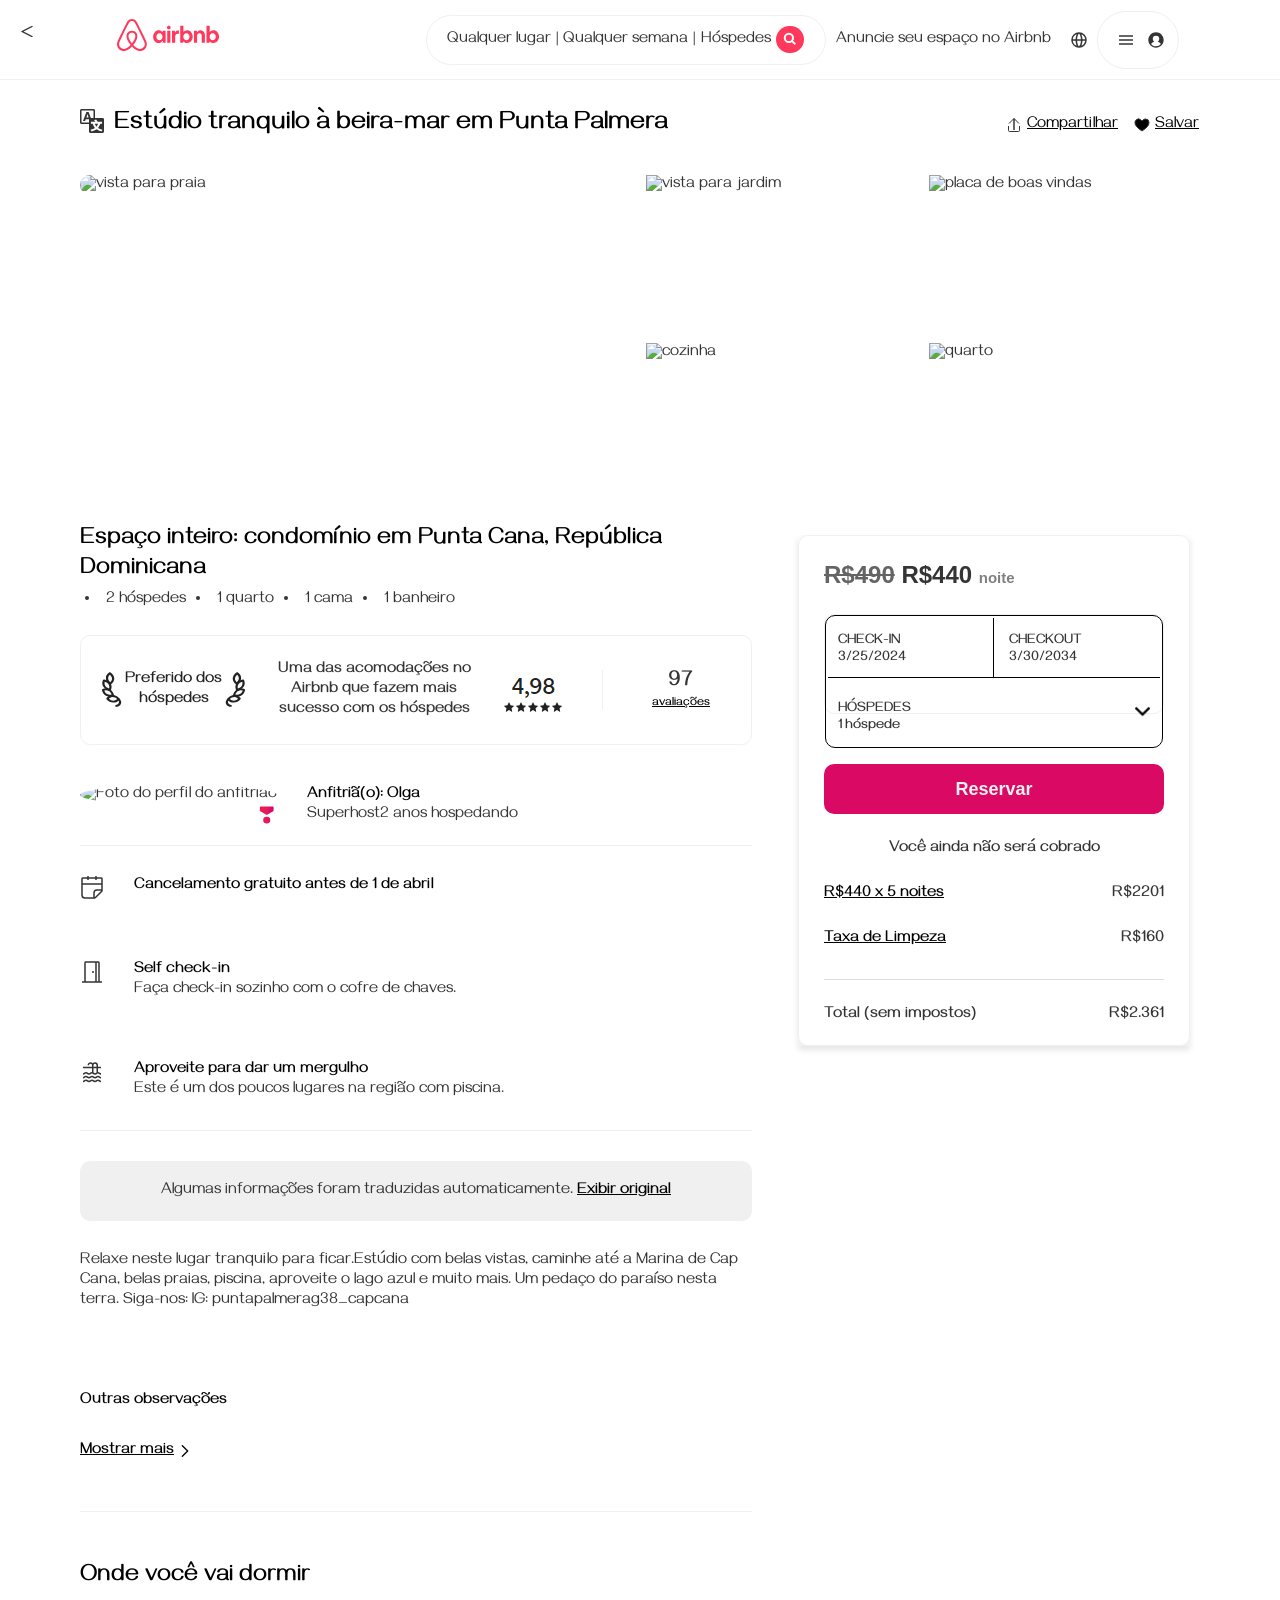
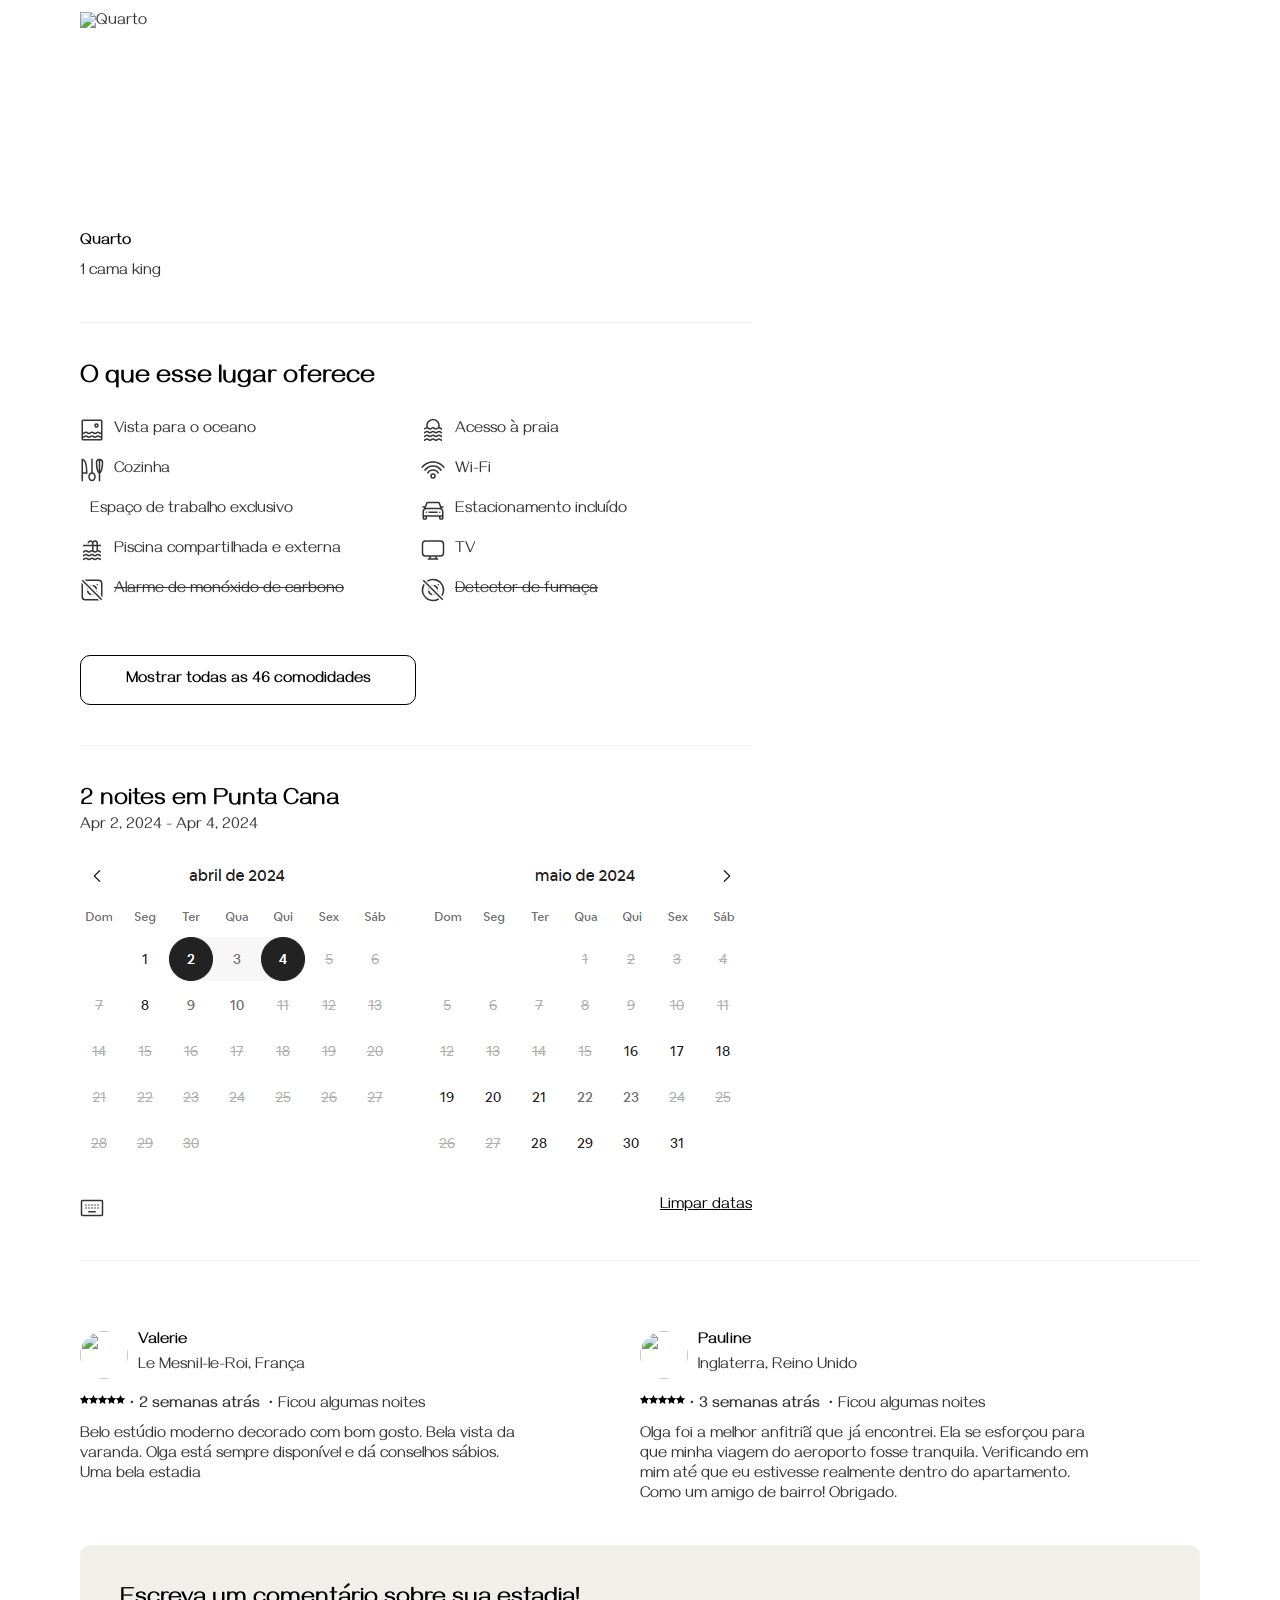
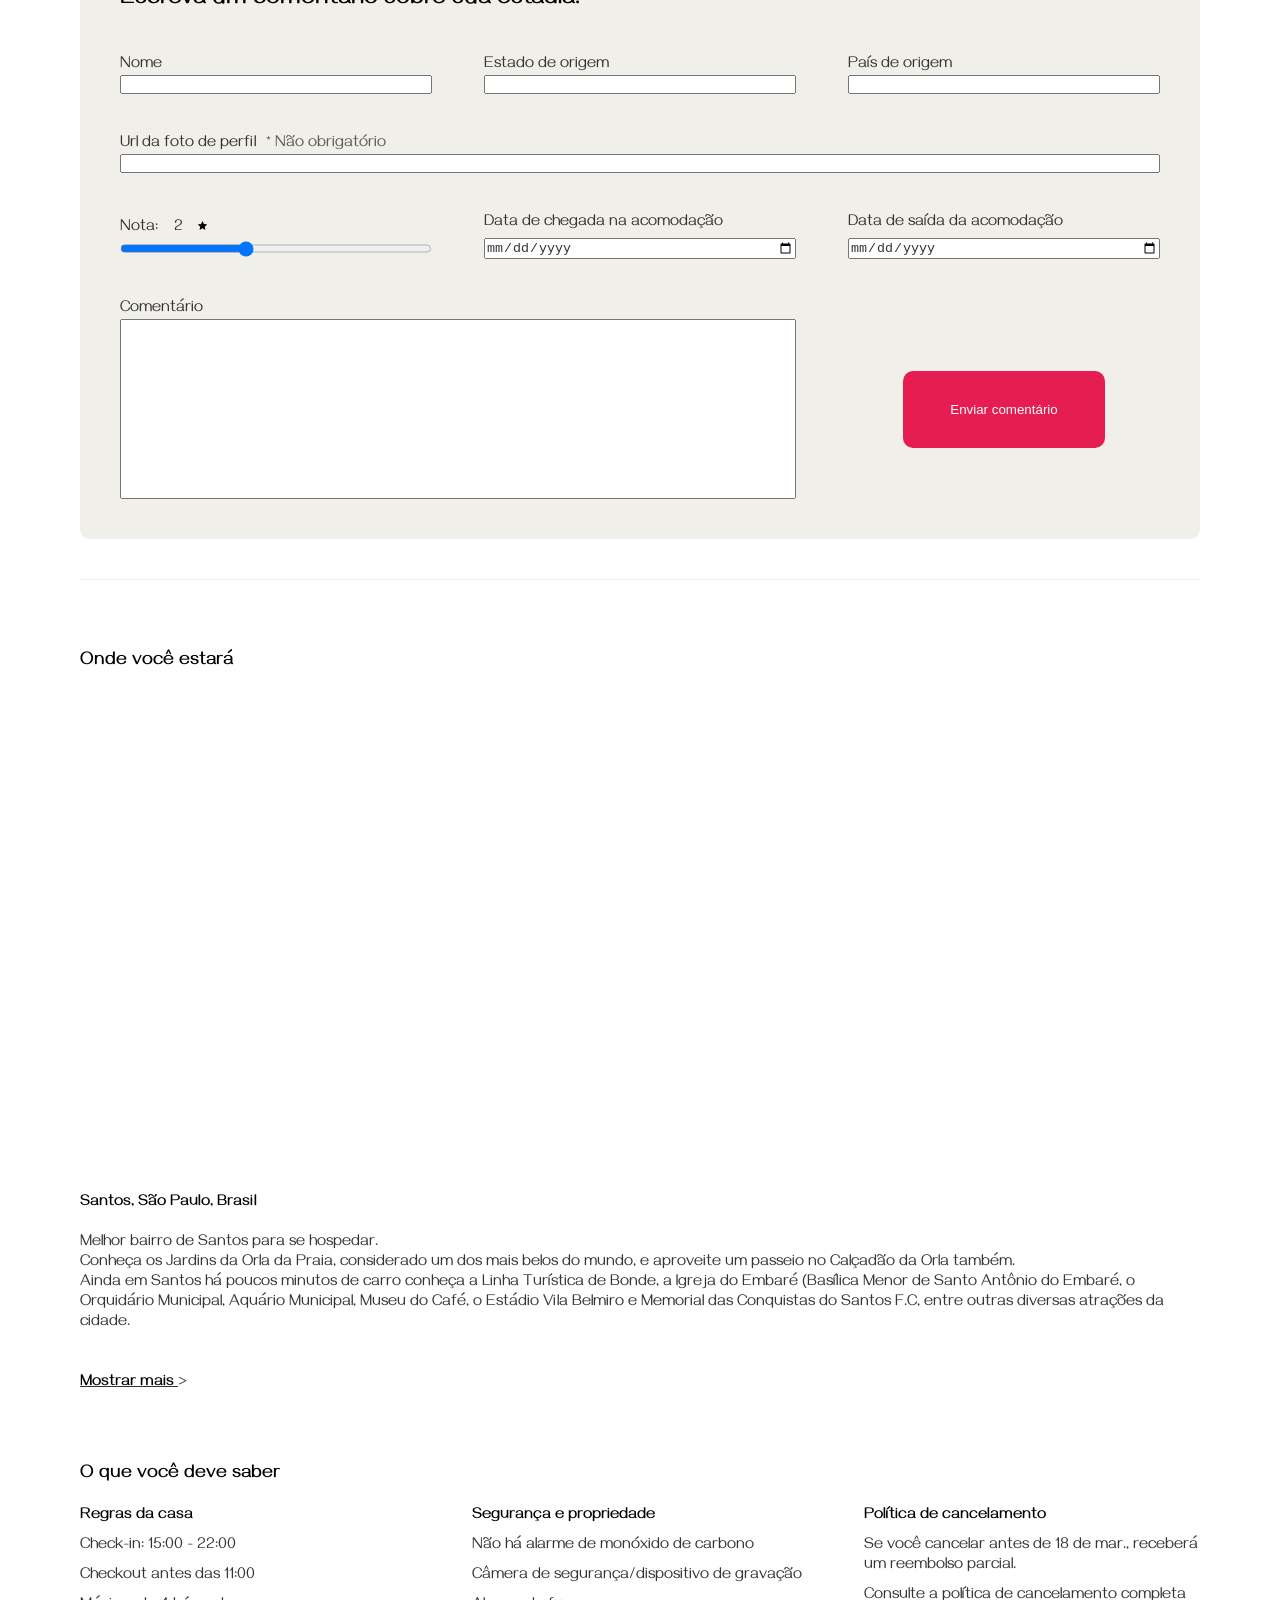
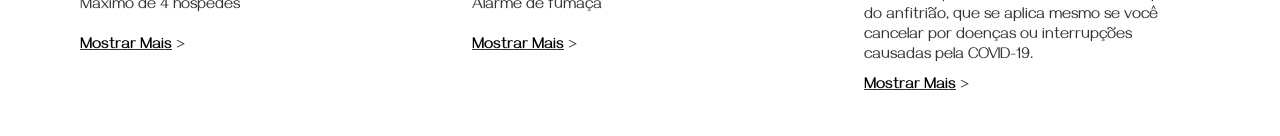
==== commit 7331436b: "subindo parte final do projeto" ====
--- a/index.html
+++ b/index.html
@@ -88,30 +88,72 @@
                 Acomodações  
             </div>
 
-            <div id="links">
-                <div id="compartilhar">
-                    <svg xmlns="http://www.w3.org/2000/svg" viewBox="0 0 32 32" aria-hidden="true" role="presentation"
-                        focusable="false"
-                        style="display: block; fill: none; height: 16px; width: 16px; stroke: currentcolor; stroke-width: 2; overflow: visible;">
-                        <g fill="none">
-                            <path
-                                d="M27 18v9a2 2 0 0 1-2 2H7a2 2 0 0 1-2-2v-9M16 3v23V3zM6 13l9.3-9.3a1 1 0 0 1 1.4 0L26 13">
-                            </path>
-                        </g>
-                    </svg>
-                    <a href="#">Compartilhar</a>
-                </div>
-                <div id="salvar">
-                    <svg xmlns="http://www.w3.org/2000/svg" viewBox="0 0 32 32" aria-hidden="true" role="presentation"
-                        focusable="false"
-                        style="display: block; fill: none; height: 16px; width: 16px; stroke: currentcolor; stroke-width: 2; overflow: visible;">
-                        <path
-                            d="M16 28c7-4.73 14-10 14-17a6.98 6.98 0 0 0-7-7c-1.8 0-3.58.68-4.95 2.05L16 8.1l-2.05-2.05a6.98 6.98 0 0 0-9.9 0A6.98 6.98 0 0 0 2 11c0 7 7 12.27 14 17z">
-                        </path>
-                    </svg>
-                    <a href="#">Salvar</a>
-                </div>
-            </div>
+            <!DOCTYPE html>
+<html lang="en">
+<head>
+<meta charset="UTF-8">
+<title>Salvar e Compartilhar</title>
+<style>
+    #links div {
+        cursor: pointer;
+        margin: 10px;
+    }
+
+    #salvar {
+        transition: background-color 0.3s ease;
+    }
+
+    #salvar:hover {
+        background-color: #f8f8f8; /* Cor de fundo ao passar o mouse */
+    }
+
+    #salvar svg:hover {
+        fill: red; /* Cor do ícone de coração ao passar o mouse */
+    }
+</style>
+</head>
+<body>
+    <div id="links">
+        <div id="compartilhar">
+            <svg xmlns="http://www.w3.org/2000/svg" viewBox="0 0 32 32" aria-hidden="true" role="presentation"
+                focusable="false"
+                style="display: block; height: 16px; width: 16px; stroke: currentcolor; stroke-width: 2; overflow: visible;">
+                <g fill="none">
+                    <path
+                        d="M27 18v9a2 2 0 0 1-2 2H7a2 2 0 0 1-2-2v-9M16 3v23V3zM6 13l9.3-9.3a1 1 0 0 1 1.4 0L26 13">
+                    </path>
+                </g>
+            </svg>
+            <a href="javascript:void(0);" onclick="compartilhar()">Compartilhar</a>
+        </div>
+        <div id="salvar" onclick="salvar()">
+            <svg xmlns="http://www.w3.org/2000/svg" viewBox="0 0 32 32" aria-hidden="true" role="presentation"
+                focusable="false"
+                style="display: block; height: 16px; width: 16px; stroke: currentcolor; stroke-width: 2; overflow: visible;">
+                <path
+                    d="M16 28c7-4.73 14-10 14-17a6.98 6.98 0 0 0-7-7c-1.8 0-3.58.68-4.95 2.05L16 8.1l-2.05-2.05a6.98 6.98 0 0 0-9.9 0A6.98 6.98 0 0 0 2 11c0 7 7 12.27 14 17z">
+                </path>
+            </svg>
+            <a href="javascript:void(0);" onclick="salvar()">Salvar</a>
+        </div>
+    </div>
+
+    <script>
+        function salvar() {
+            localStorage.setItem('algumaInformacao', 'Esta é uma informação salva!');
+            alert('Informação salva no seu navegador!');
+        }
+
+        function compartilhar() {
+            const url = encodeURIComponent(document.location.href);
+            const texto = encodeURIComponent("Dê uma olhada neste site incrível!");
+            const twitterUrl = `https://twitter.com/intent/tweet?url=${url}&text=${texto}`;
+            window.open(twitterUrl, '_blank');
+        }
+    </script>
+</body>
+</html>
+
         </div>
 
         <div id="fotos">
